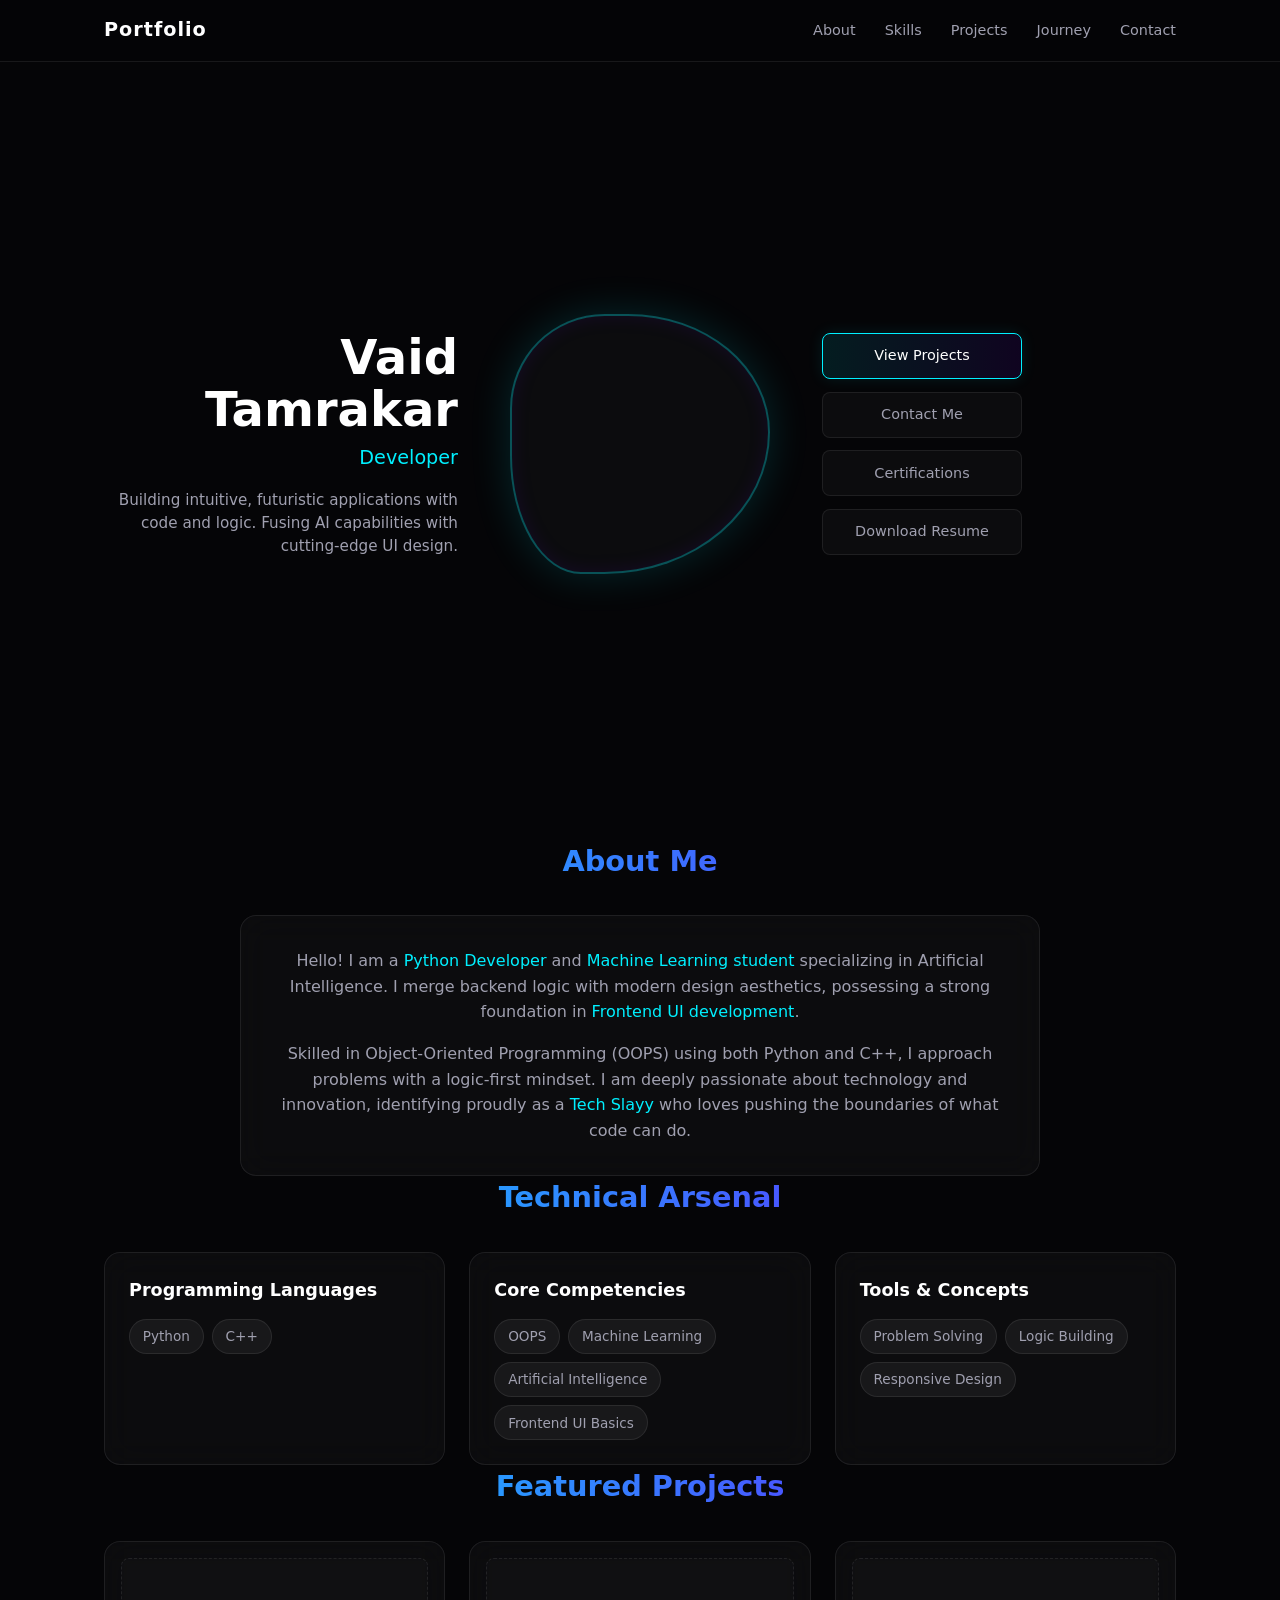
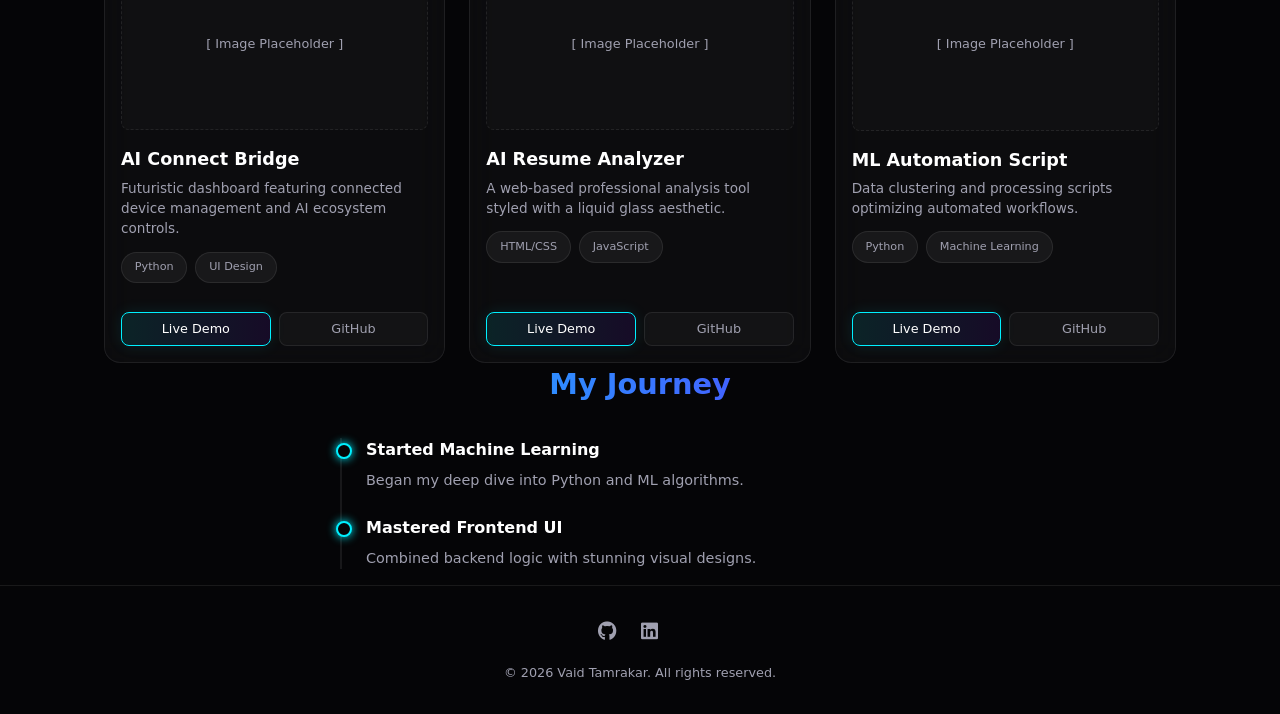
==== index.html @ dc6bc4d2 "Update Link" ====
<!DOCTYPE html>
<html lang="en">
<head>
    <meta charset="UTF-8">
    <meta name="viewport" content="width=device-width, initial-scale=1.0">
    <title>Vaid Tamrakar | AI Developer</title>
    <link href="https://cdnjs.cloudflare.com/ajax/libs/font-awesome/6.4.0/css/all.min.css" rel="stylesheet">
    <style>
        /* CSS Variables & Theme Setup */
        :root {
            --bg-color: #050507;
            --glass-bg: rgba(255, 255, 255, 0.03);
            --glass-border: rgba(255, 255, 255, 0.08);
            --accent-glow: #00f0ff;
            --accent-purple: #7000ff;
            --text-primary: #ffffff;
            --text-secondary: #a0a0b0;
            --font-main: 'Segoe UI', system-ui, -apple-system, sans-serif;
            --transition: all 0.3s ease;
        }

        * {
            margin: 0;
            padding: 0;
            box-sizing: border-box;
            scroll-behavior: smooth;
        }

        html, body {
            background-color: var(--bg-color);
            color: var(--text-primary);
            font-family: var(--font-main);
            overflow-x: hidden;
            line-height: 1.5;
        }

        /* Utility Classes */
        .glass {
            background: var(--glass-bg);
            backdrop-filter: blur(16px);
            -webkit-backdrop-filter: blur(16px);
            border: 1px solid var(--glass-border);
            border-radius: 16px;
        }

        .container {
            max-width: 1200px;
            margin: 0 auto;
            padding: 0 5%;
        }

        /* Scroll Reveal Animation */
        .reveal {
            opacity: 0;
            transform: translateY(30px);
            transition: opacity 0.8s ease-out, transform 0.8s ease-out;
        }

        .reveal.active {
            opacity: 1;
            transform: translateY(0);
        }

        .fade-in {
            opacity: 0;
            animation: fadeInLoad 1s ease-out forwards;
        }

        @keyframes fadeInLoad {
            from { opacity: 0; transform: translateY(20px); }
            to { opacity: 1; transform: translateY(0); }
        }

        .section-title {
            text-align: center;
            font-size: 1.8rem;
            margin-bottom: 2rem;
            background: linear-gradient(90deg, var(--accent-glow), var(--accent-purple));
            -webkit-background-clip: text;
            -webkit-text-fill-color: transparent;
        }

        /* Navigation - FIXED OVERLAP ISSUE */
        nav {
            position: fixed;
            top: 0;
            width: 100%;
            z-index: 1000;
            padding: 1rem 0;
            transition: var(--transition);
            /* Added background to prevent text overlapping when scrolling */
            background: rgba(5, 5, 7, 0.95); 
            backdrop-filter: blur(12px);
            border-bottom: 1px solid var(--glass-border);
        }

        .nav-content {
            display: flex;
            justify-content: space-between;
            align-items: center;
        }

        .logo {
            font-weight: 700;
            font-size: 1.2rem;
            letter-spacing: 1px;
            text-decoration: none;
            color: var(--text-primary);
        }

        .nav-links a {
            color: var(--text-secondary);
            text-decoration: none;
            margin-left: 1.5rem;
            font-size: 0.9rem;
            transition: var(--transition);
        }

        .nav-links a:hover {
            color: var(--accent-glow);
        }

        /* Hero Section */
        #home {
            min-height: calc(100vh - 60px);
            display: flex;
            align-items: center;
            padding-top: 80px; 
            padding-bottom: 2rem;
        }

        .hero-grid {
            display: grid;
            grid-template-columns: 1fr 300px 1fr;
            align-items: center;
            gap: 2rem;
            width: 100%;
        }

        .hero-left {
            text-align: right;
        }

        .hero-left h1 {
            font-size: 3rem;
            line-height: 1.1;
            margin-bottom: 0.5rem;
        }

        .hero-left h2 {
            font-size: 1.2rem;
            color: var(--accent-glow);
            margin-bottom: 1rem;
            font-weight: 500;
        }

        .hero-left p {
            color: var(--text-secondary);
            font-size: 0.95rem;
            max-width: 350px;
            margin-left: auto;
        }

        .hero-center {
            display: flex;
            justify-content: center;
            position: relative;
        }

        .profile-img-container {
            width: 260px;
            height: 260px;
            background: var(--glass-bg);
            backdrop-filter: blur(10px);
            border: 2px solid rgba(0, 240, 255, 0.3);
            border-radius: 40% 60% 70% 30% / 40% 50% 60% 50%;
            animation: liquid-morph 8s ease-in-out infinite;
            box-shadow: 0 0 40px rgba(0, 240, 255, 0.15), inset 0 0 20px rgba(112, 0, 255, 0.1);
            display: flex;
            align-items: center;
            justify-content: center;
            overflow: hidden;
        }

        .profile-img-container img {
            width: 100%;
            height: 100%;
            object-fit: cover;
            opacity: 0; 
        }

        @keyframes liquid-morph {
            0%, 100% { border-radius: 40% 60% 70% 30% / 40% 50% 60% 50%; }
            34% { border-radius: 70% 30% 50% 50% / 30% 30% 70% 70%; }
            67% { border-radius: 100% 60% 60% 100% / 100% 100% 60% 60%; }
        }

        .hero-right {
            display: flex;
            flex-direction: column;
            gap: 0.8rem;
            max-width: 200px;
        }

        .btn {
            padding: 0.7rem 1.2rem;
            border-radius: 8px;
            text-decoration: none;
            font-size: 0.9rem;
            font-weight: 500;
            text-align: center;
            transition: var(--transition);
            cursor: pointer;
            border: 1px solid transparent;
        }

        .btn-primary {
            background: linear-gradient(90deg, rgba(0,240,255,0.1), rgba(112,0,255,0.1));
            border-color: var(--accent-glow);
            color: #fff;
            box-shadow: 0 0 15px rgba(0,240,255,0.1);
        }

        .btn-primary:hover {
            box-shadow: 0 0 25px rgba(0,240,255,0.3);
            transform: translateY(-2px);
        }

        .btn-secondary {
            background: var(--glass-bg);
            border-color: var(--glass-border);
            color: var(--text-secondary);
        }

        .btn-secondary:hover {
            color: #fff;
            border-color: var(--text-secondary);
            transform: translateY(-2px);
        }

        section {
            padding: 4rem 0; /* Restored padding for breathing room */
        }

        .about-card {
            padding: 2rem;
            text-align: center;
            max-width: 800px;
            margin: 0 auto;
        }

        .about-card p {
            color: var(--text-secondary);
            font-size: 1rem;
            line-height: 1.6;
            margin-bottom: 1rem;
        }
        
        .about-card p:last-child {
            margin-bottom: 0;
        }

        .highlight {
            color: var(--accent-glow);
            font-weight: 500;
        }

        /* Skills Section */
        .skills-grid {
            display: grid;
            grid-template-columns: repeat(auto-fit, minmax(250px, 1fr));
            gap: 1.5rem;
        }

        .skill-category {
            padding: 1.5rem;
        }

        .skill-category h3 {
            font-size: 1.1rem;
            margin-bottom: 1rem;
            color: var(--text-primary);
        }

        .skill-tags {
            display: flex;
            flex-wrap: wrap;
            gap: 0.5rem;
        }

        .tag {
            background: rgba(255, 255, 255, 0.05);
            border: 1px solid var(--glass-border);
            padding: 0.4rem 0.8rem;
            border-radius: 20px;
            font-size: 0.85rem;
            color: var(--text-secondary);
            transition: var(--transition);
        }

        .tag:hover {
            background: rgba(0, 240, 255, 0.1);
            color: var(--accent-glow);
            border-color: var(--accent-glow);
        }

        /* Projects Section */
        .projects-grid {
            display: grid;
            grid-template-columns: repeat(auto-fit, minmax(300px, 1fr));
            gap: 1.5rem;
        }

        .project-card {
            padding: 1rem;
            display: flex;
            flex-direction: column;
            gap: 1rem;
            transition: transform 0.3s ease;
        }

        .project-card:hover {
            transform: translateY(-5px);
            border-color: rgba(112, 0, 255, 0.5);
        }

        .project-img {
            width: 100%;
            aspect-ratio: 16/9;
            background: rgba(255,255,255,0.02);
            border-radius: 8px;
            display: flex;
            align-items: center;
            justify-content: center;
            color: var(--text-secondary);
            font-size: 0.8rem;
            border: 1px dashed var(--glass-border);
        }

        .project-info h3 {
            font-size: 1.1rem;
            margin-bottom: 0.3rem;
        }

        .project-info p {
            font-size: 0.85rem;
            color: var(--text-secondary);
            margin-bottom: 0.8rem;
        }

        .project-links {
            display: flex;
            gap: 0.5rem;
            margin-top: auto;
        }

        .project-links .btn {
            padding: 0.4rem 0.8rem;
            font-size: 0.8rem;
            flex: 1;
        }

        /* Journey Timeline */
        .timeline {
            max-width: 600px;
            margin: 0 auto;
            border-left: 2px solid var(--glass-border);
            padding-left: 1.5rem;
            display: flex;
            flex-direction: column;
            gap: 1.5rem;
        }

        .timeline-item {
            position: relative;
        }

        .timeline-item::before {
            content: '';
            position: absolute;
            left: -1.85rem;
            top: 0.3rem;
            width: 12px;
            height: 12px;
            background: var(--bg-color);
            border: 2px solid var(--accent-glow);
            border-radius: 50%;
            box-shadow: 0 0 10px var(--accent-glow);
        }

        .timeline-item h4 {
            font-size: 1rem;
            color: var(--text-primary);
        }

        .timeline-item p {
            color: var(--text-secondary);
            font-size: 0.9rem;
            margin-top: 0.5rem;
        }

        /* Footer / Contact */
        footer {
            padding: 2rem 0;
            border-top: 1px solid var(--glass-border);
            margin-top: 1rem;
            text-align: center;
        }

        .social-links {
            display: flex;
            justify-content: center;
            gap: 1.5rem;
            margin-bottom: 1rem;
        }

        .social-links a {
            color: var(--text-secondary);
            font-size: 1.2rem;
            transition: var(--transition);
        }

        .social-links a:hover {
            color: var(--accent-purple);
            transform: scale(1.1);
        }

        .footer-text {
            font-size: 0.8rem;
            color: var(--text-secondary);
        }

        /* Back to Top Button */
        #backToTop {
            position: fixed;
            bottom: 20px;
            right: 20px;
            width: 40px;
            height: 40px;
            border-radius: 50%;
            background: var(--glass-bg);
            border: 1px solid var(--glass-border);
            color: var(--accent-glow);
            font-size: 1.2rem;
            cursor: pointer;
            display: flex;
            align-items: center;
            justify-content: center;
            opacity: 0;
            visibility: hidden;
            transition: var(--transition);
            backdrop-filter: blur(10px);
            z-index: 99;
        }

        #backToTop.show {
            opacity: 1;
            visibility: visible;
        }

        #backToTop:hover {
            background: rgba(0, 240, 255, 0.1);
            transform: translateY(-3px);
        }

        /* Responsive Design */
        @media (max-width: 900px) {
            .hero-grid {
                grid-template-columns: 1fr;
                text-align: center;
                gap: 1.5rem;
                padding-top: 2rem;
            }
            .hero-left {
                text-align: center;
                order: 2;
            }
            .hero-left p {
                margin: 0 auto;
            }
            .hero-center {
                order: 1;
            }
            .hero-right {
                order: 3;
                flex-direction: row;
                flex-wrap: wrap;
                justify-content: center;
                max-width: 100%;
            }
            .btn {
                flex: 1 1 calc(50% - 0.5rem);
            }
            .profile-img-container {
                width: 220px;
                height: 220px;
            }
        }

        @media (max-width: 600px) {
            .nav-links {
                display: none; 
            }
            .hero-left h1 {
                font-size: 2.2rem;
            }
            .projects-grid {
                grid-template-columns: 1fr;
            }
            section {
                padding: 3rem 0;
            }
        }
    </style>
</head>
<body>

    <nav id="navbar">
        <div class="container nav-content fade-in" style="animation-delay: 0.1s;">
            <a href="#home" class="logo">Portfolio</a>
            <div class="nav-links">
                <a href="#about">About</a>
                <a href="#skills">Skills</a>
                <a href="#projects">Projects</a>
                <a href="#journey">Journey</a>
                <a href="#contact">Contact</a>
            </div>
        </div>
    </nav>

    <section id="home">
        <div class="container hero-grid">
            <div class="hero-left fade-in" style="animation-delay: 0.3s;">
                <h1>Vaid Tamrakar</h1>
                <h2>Developer</h2>
                <p>Building intuitive, futuristic applications with code and logic. Fusing AI capabilities with cutting-edge UI design.</p>
            </div>
            
            <div class="hero-center fade-in" style="animation-delay: 0.5s;">
                <div class="profile-img-container">
                    <img src="" alt="Vaid Tamrakar Profile">
                </div>
            </div>

            <div class="hero-right fade-in" style="animation-delay: 0.7s;">
                <a href="#projects" class="btn btn-primary">View Projects</a>
                <a href="#contact" class="btn btn-secondary">Contact Me</a>
                <a href="#" class="btn btn-secondary">Certifications</a>
                <a href="#" class="btn btn-secondary">Download Resume</a>
            </div>
        </div>
    </section>

    <section id="about" class="container reveal">
        <h2 class="section-title">About Me</h2>
        <div class="glass about-card">
            <p>Hello! I am a <span class="highlight">Python Developer</span> and <span class="highlight">Machine Learning student</span> specializing in Artificial Intelligence. I merge backend logic with modern design aesthetics, possessing a strong foundation in <span class="highlight">Frontend UI development</span>.</p>
            <p>Skilled in Object-Oriented Programming (OOPS) using both Python and C++, I approach problems with a logic-first mindset. I am deeply passionate about technology and innovation, identifying proudly as a <span class="highlight">Tech Slayy</span> who loves pushing the boundaries of what code can do.</p>
        </div>
    </section>

    <section id="skills" class="container reveal">
        <h2 class="section-title">Technical Arsenal</h2>
        <div class="skills-grid">
            <div class="glass skill-category">
                <h3>Programming Languages</h3>
                <div class="skill-tags">
                    <span class="tag">Python</span>
                    <span class="tag">C++</span>
                </div>
            </div>
            <div class="glass skill-category">
                <h3>Core Competencies</h3>
                <div class="skill-tags">
                    <span class="tag">OOPS</span>
                    <span class="tag">Machine Learning</span>
                    <span class="tag">Artificial Intelligence</span>
                    <span class="tag">Frontend UI Basics</span>
                </div>
            </div>
            <div class="glass skill-category">
                <h3>Tools & Concepts</h3>
                <div class="skill-tags">
                    <span class="tag">Problem Solving</span>
                    <span class="tag">Logic Building</span>
                    <span class="tag">Responsive Design</span>
                </div>
            </div>
        </div>
    </section>

    <section id="projects" class="container reveal">
        <h2 class="section-title">Featured Projects</h2>
        <div class="projects-grid">
            <div class="glass project-card">
                <div class="project-img">[ Image Placeholder ]</div>
                <div class="project-info">
                    <h3>AI Connect Bridge</h3>
                    <p>Futuristic dashboard featuring connected device management and AI ecosystem controls.</p>
                    <div class="skill-tags" style="margin-bottom: 0.8rem;">
                        <span class="tag" style="font-size: 0.7rem;">Python</span>
                        <span class="tag" style="font-size: 0.7rem;">UI Design</span>
                    </div>
                </div>
                <div class="project-links">
                    <a href="#" class="btn btn-primary">Live Demo</a>
                    <a href="#" class="btn btn-secondary">GitHub</a>
                </div>
            </div>

            <div class="glass project-card">
                <div class="project-img">[ Image Placeholder ]</div>
                <div class="project-info">
                    <h3>AI Resume Analyzer</h3>
                    <p>A web-based professional analysis tool styled with a liquid glass aesthetic.</p>
                    <div class="skill-tags" style="margin-bottom: 0.8rem;">
                        <span class="tag" style="font-size: 0.7rem;">HTML/CSS</span>
                        <span class="tag" style="font-size: 0.7rem;">JavaScript</span>
                    </div>
                </div>
                <div class="project-links">
                    <a href="#" class="btn btn-primary">Live Demo</a>
                    <a href="#" class="btn btn-secondary">GitHub</a>
                </div>
            </div>
            
            <div class="glass project-card">
                <div class="project-img">[ Image Placeholder ]</div>
                <div class="project-info">
                    <h3>ML Automation Script</h3>
                    <p>Data clustering and processing scripts optimizing automated workflows.</p>
                    <div class="skill-tags" style="margin-bottom: 0.8rem;">
                        <span class="tag" style="font-size: 0.7rem;">Python</span>
                        <span class="tag" style="font-size: 0.7rem;">Machine Learning</span>
                    </div>
                </div>
                <div class="project-links">
                    <a href="#" class="btn btn-primary">Live Demo</a>
                    <a href="#" class="btn btn-secondary">GitHub</a>
                </div>
            </div>
        </div>
    </section>

    <section id="journey" class="container reveal">
        <h2 class="section-title">My Journey</h2>
        <div class="timeline">
            <div class="timeline-item">
                <h4>Started Machine Learning</h4>
                <p>Began my deep dive into Python and ML algorithms.</p>
            </div>
            <div class="timeline-item">
                <h4>Mastered Frontend UI</h4>
                <p>Combined backend logic with stunning visual designs.</p>
            </div>
        </div>
    </section>

    <footer id="contact">
        <div class="social-links">
            <a href="https://github.com/VAID-TAMRAKAR"><i class="fab fa-github"></i></a>
            <a href="https://www.linkedin.com/in/vaid-tamrakar-516263381/"><i class="fab fa-linkedin"></i></a>
            <a href="#"><i class="fab fa-X"></i></a>
        </div>
        <p class="footer-text">© 2026 Vaid Tamrakar. All rights reserved.</p>
    </footer>

    <script>
        function reveal() {
            var reveals = document.querySelectorAll(".reveal");
            for (var i = 0; i < reveals.length; i++) {
                var windowHeight = window.innerHeight;
                var elementTop = reveals[i].getBoundingClientRect().top;
                var elementVisible = 100;
                if (elementTop < windowHeight - elementVisible) {
                    reveals[i].classList.add("active");
                }
            }
        }
        
        window.addEventListener("scroll", reveal);
        // Trigger reveal on page load
        reveal();
    </script>
</body>

</html>
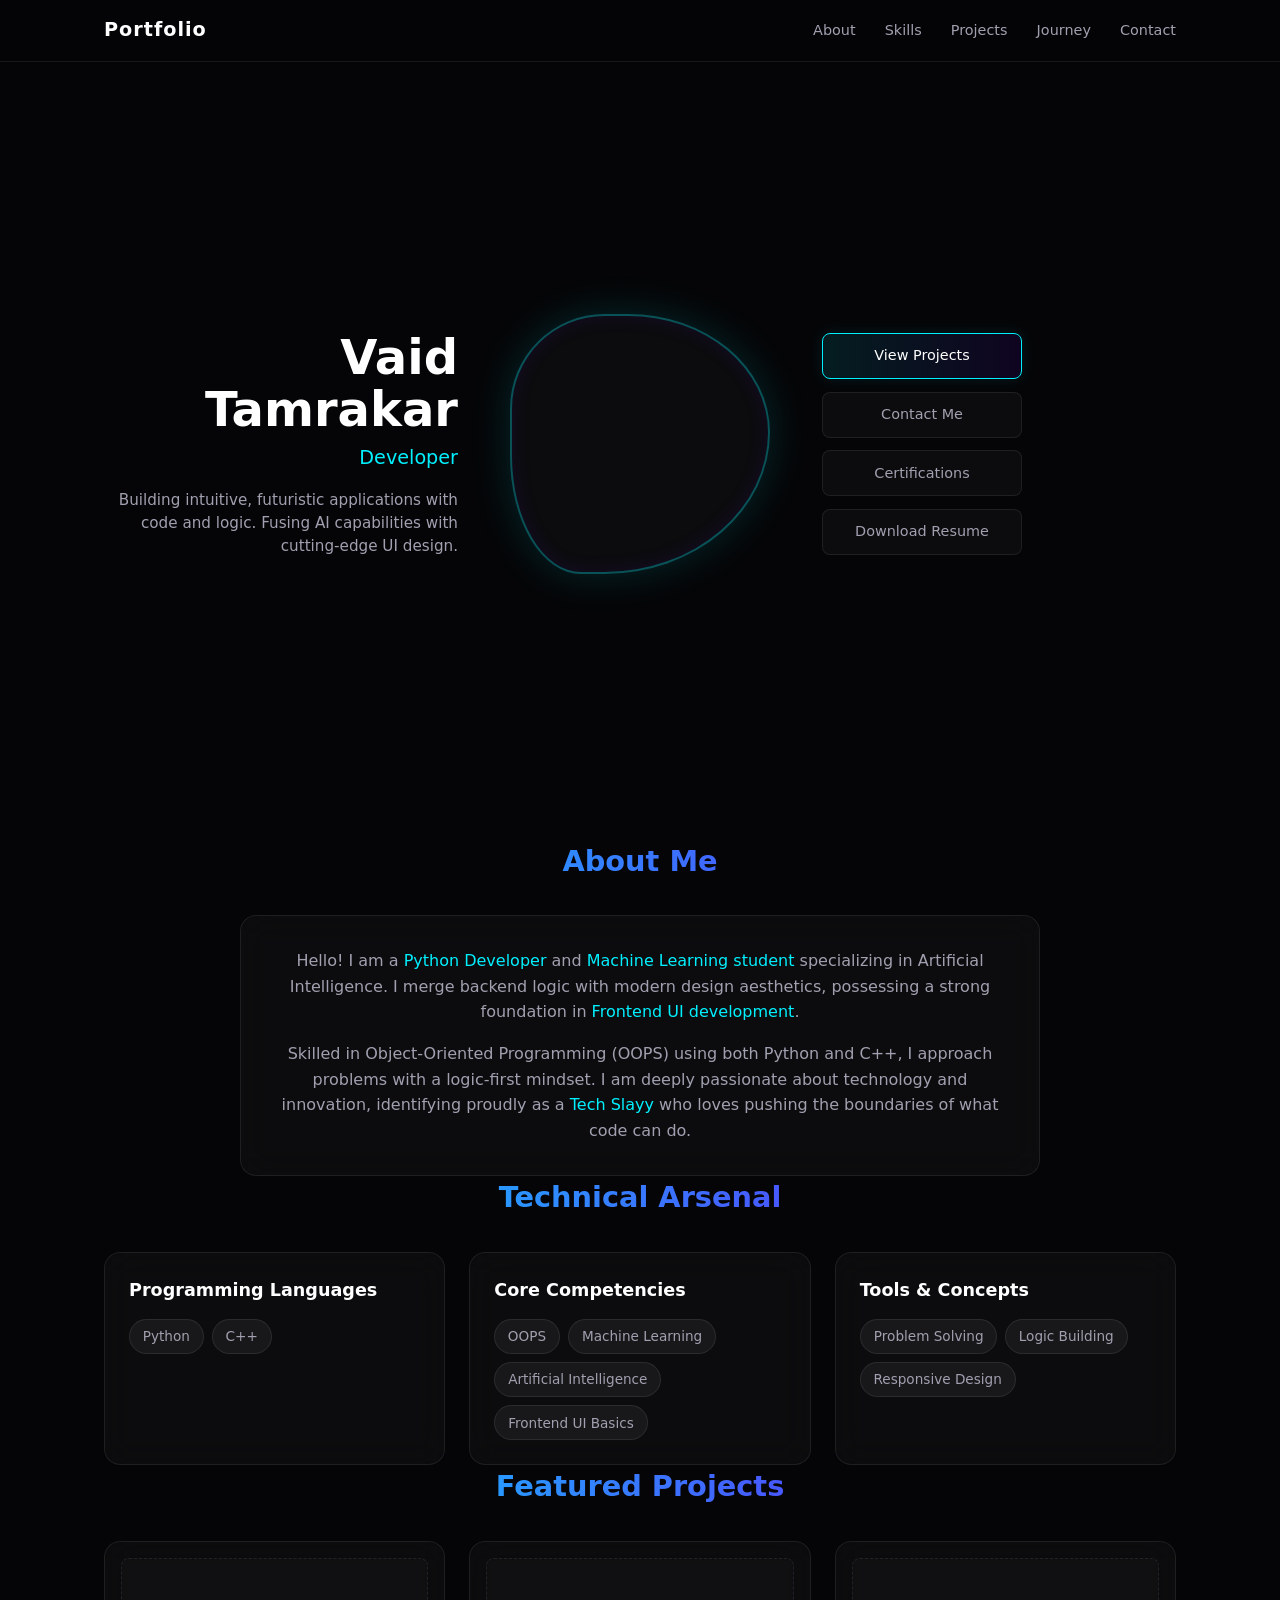
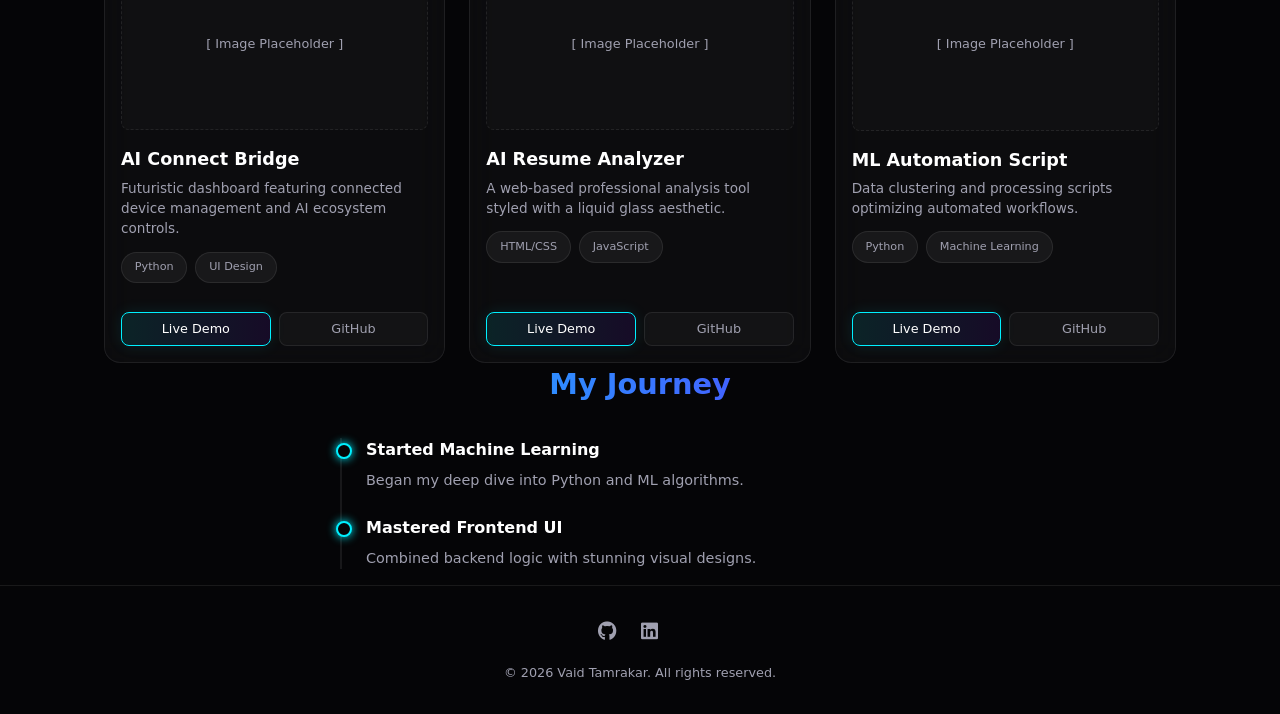
==== commit d8f0f8ff: "Update Link" ====
--- a/index.html
+++ b/index.html
@@ -659,7 +659,7 @@
     <footer id="contact">
         <div class="social-links">
             <a href="https://github.com/VAID-TAMRAKAR"><i class="fab fa-github"></i></a>
-            <a href="https://www.linkedin.com/in/vaid-tamrakar-516263381/"><i class="fab fa-linkedin"></i></a>
+            <a href="https://www.linkedin.com/in/vaid-tamrakar-516263381/"target="_blank"><i class="fab fa-linkedin"></i></a>
             <a href="#"><i class="fab fa-X"></i></a>
         </div>
         <p class="footer-text">© 2026 Vaid Tamrakar. All rights reserved.</p>
@@ -686,3 +686,4 @@
 
 </html>
 
+
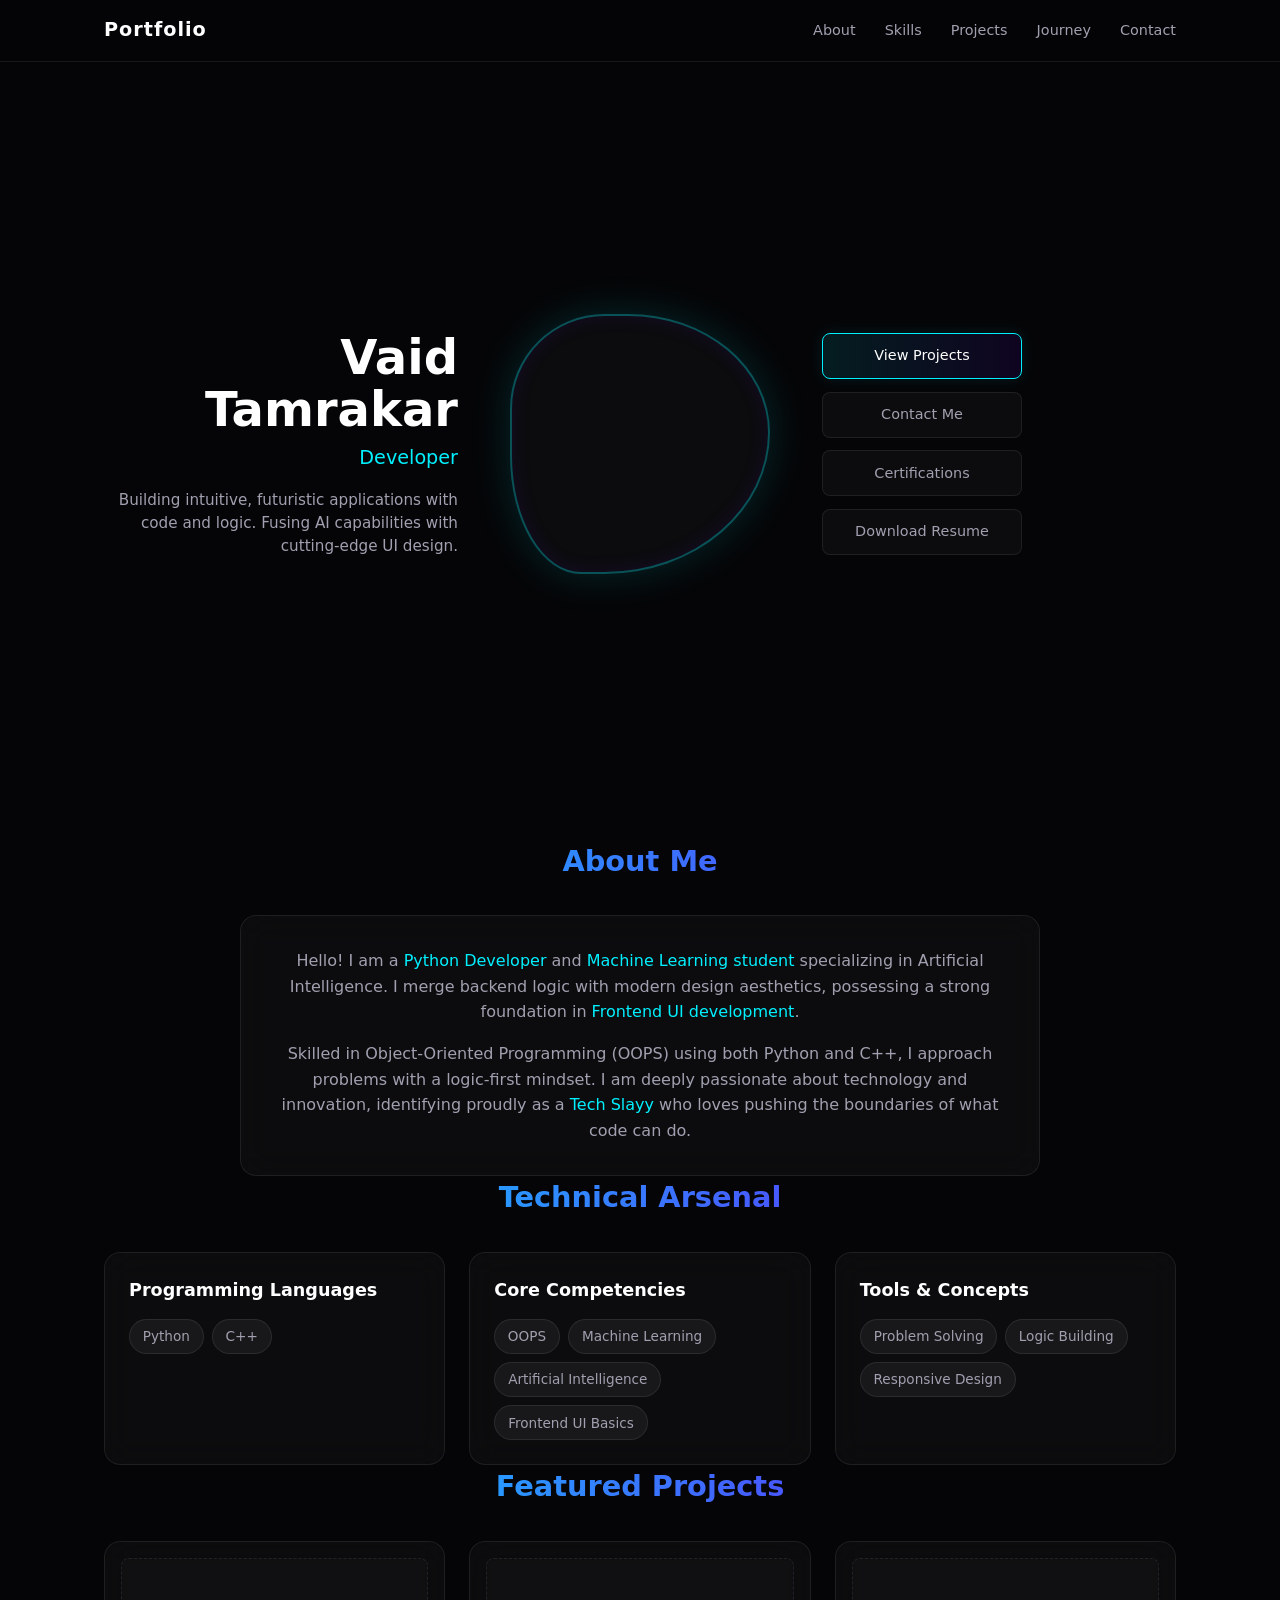
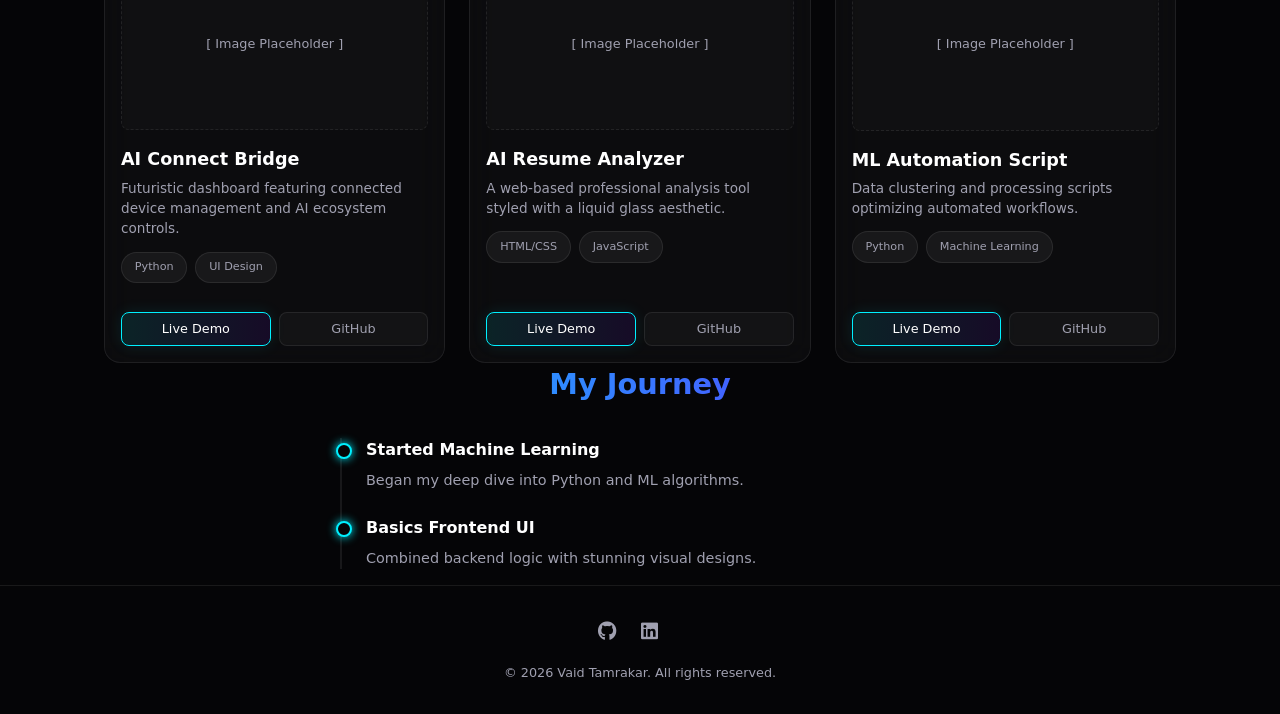
==== commit 63111fb0: "Update Link" ====
--- a/index.html
+++ b/index.html
@@ -604,7 +604,7 @@
                 </div>
                 <div class="project-links">
                     <a href="#" class="btn btn-primary">Live Demo</a>
-                    <a href="#" class="btn btn-secondary">GitHub</a>
+                    <a href="https://github.com/VAID-TAMRAKAR/AI-Connect-Bridge" class="btn btn-secondary">GitHub</a>
                 </div>
             </div>
 
@@ -619,8 +619,8 @@
                     </div>
                 </div>
                 <div class="project-links">
-                    <a href="#" class="btn btn-primary">Live Demo</a>
-                    <a href="#" class="btn btn-secondary">GitHub</a>
+                    <a href="https://vaid-tamrakar.github.io/Ai_resume_analyzer/" class="btn btn-primary">Live Demo</a>
+                    <a href="https://github.com/VAID-TAMRAKAR/Ai_resume_analyzer" class="btn btn-secondary">GitHub</a>
                 </div>
             </div>
             
@@ -650,7 +650,7 @@
                 <p>Began my deep dive into Python and ML algorithms.</p>
             </div>
             <div class="timeline-item">
-                <h4>Mastered Frontend UI</h4>
+                <h4>Basics Frontend UI</h4>
                 <p>Combined backend logic with stunning visual designs.</p>
             </div>
         </div>
@@ -687,3 +687,4 @@
 </html>
 
 
+
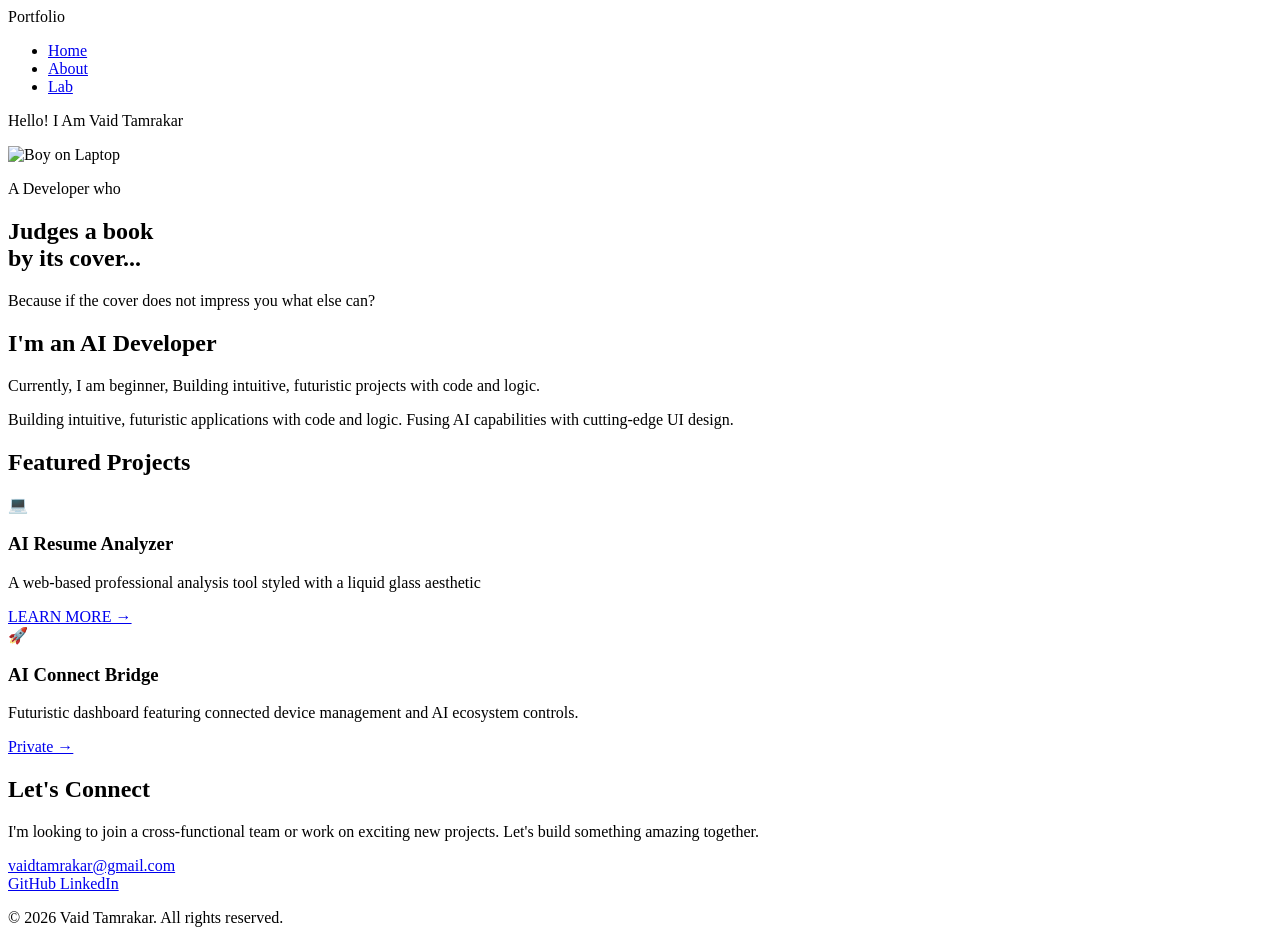
==== commit d916691d: "Add files via upload" ====
--- a/index.html
+++ b/index.html
@@ -3,688 +3,92 @@
 <head>
     <meta charset="UTF-8">
     <meta name="viewport" content="width=device-width, initial-scale=1.0">
-    <title>Vaid Tamrakar | AI Developer</title>
-    <link href="https://cdnjs.cloudflare.com/ajax/libs/font-awesome/6.4.0/css/all.min.css" rel="stylesheet">
-    <style>
-        /* CSS Variables & Theme Setup */
-        :root {
-            --bg-color: #050507;
-            --glass-bg: rgba(255, 255, 255, 0.03);
-            --glass-border: rgba(255, 255, 255, 0.08);
-            --accent-glow: #00f0ff;
-            --accent-purple: #7000ff;
-            --text-primary: #ffffff;
-            --text-secondary: #a0a0b0;
-            --font-main: 'Segoe UI', system-ui, -apple-system, sans-serif;
-            --transition: all 0.3s ease;
-        }
-
-        * {
-            margin: 0;
-            padding: 0;
-            box-sizing: border-box;
-            scroll-behavior: smooth;
-        }
-
-        html, body {
-            background-color: var(--bg-color);
-            color: var(--text-primary);
-            font-family: var(--font-main);
-            overflow-x: hidden;
-            line-height: 1.5;
-        }
-
-        /* Utility Classes */
-        .glass {
-            background: var(--glass-bg);
-            backdrop-filter: blur(16px);
-            -webkit-backdrop-filter: blur(16px);
-            border: 1px solid var(--glass-border);
-            border-radius: 16px;
-        }
-
-        .container {
-            max-width: 1200px;
-            margin: 0 auto;
-            padding: 0 5%;
-        }
-
-        /* Scroll Reveal Animation */
-        .reveal {
-            opacity: 0;
-            transform: translateY(30px);
-            transition: opacity 0.8s ease-out, transform 0.8s ease-out;
-        }
-
-        .reveal.active {
-            opacity: 1;
-            transform: translateY(0);
-        }
-
-        .fade-in {
-            opacity: 0;
-            animation: fadeInLoad 1s ease-out forwards;
-        }
-
-        @keyframes fadeInLoad {
-            from { opacity: 0; transform: translateY(20px); }
-            to { opacity: 1; transform: translateY(0); }
-        }
-
-        .section-title {
-            text-align: center;
-            font-size: 1.8rem;
-            margin-bottom: 2rem;
-            background: linear-gradient(90deg, var(--accent-glow), var(--accent-purple));
-            -webkit-background-clip: text;
-            -webkit-text-fill-color: transparent;
-        }
-
-        /* Navigation - FIXED OVERLAP ISSUE */
-        nav {
-            position: fixed;
-            top: 0;
-            width: 100%;
-            z-index: 1000;
-            padding: 1rem 0;
-            transition: var(--transition);
-            /* Added background to prevent text overlapping when scrolling */
-            background: rgba(5, 5, 7, 0.95); 
-            backdrop-filter: blur(12px);
-            border-bottom: 1px solid var(--glass-border);
-        }
-
-        .nav-content {
-            display: flex;
-            justify-content: space-between;
-            align-items: center;
-        }
-
-        .logo {
-            font-weight: 700;
-            font-size: 1.2rem;
-            letter-spacing: 1px;
-            text-decoration: none;
-            color: var(--text-primary);
-        }
-
-        .nav-links a {
-            color: var(--text-secondary);
-            text-decoration: none;
-            margin-left: 1.5rem;
-            font-size: 0.9rem;
-            transition: var(--transition);
-        }
-
-        .nav-links a:hover {
-            color: var(--accent-glow);
-        }
-
-        /* Hero Section */
-        #home {
-            min-height: calc(100vh - 60px);
-            display: flex;
-            align-items: center;
-            padding-top: 80px; 
-            padding-bottom: 2rem;
-        }
-
-        .hero-grid {
-            display: grid;
-            grid-template-columns: 1fr 300px 1fr;
-            align-items: center;
-            gap: 2rem;
-            width: 100%;
-        }
-
-        .hero-left {
-            text-align: right;
-        }
-
-        .hero-left h1 {
-            font-size: 3rem;
-            line-height: 1.1;
-            margin-bottom: 0.5rem;
-        }
-
-        .hero-left h2 {
-            font-size: 1.2rem;
-            color: var(--accent-glow);
-            margin-bottom: 1rem;
-            font-weight: 500;
-        }
-
-        .hero-left p {
-            color: var(--text-secondary);
-            font-size: 0.95rem;
-            max-width: 350px;
-            margin-left: auto;
-        }
-
-        .hero-center {
-            display: flex;
-            justify-content: center;
-            position: relative;
-        }
-
-        .profile-img-container {
-            width: 260px;
-            height: 260px;
-            background: var(--glass-bg);
-            backdrop-filter: blur(10px);
-            border: 2px solid rgba(0, 240, 255, 0.3);
-            border-radius: 40% 60% 70% 30% / 40% 50% 60% 50%;
-            animation: liquid-morph 8s ease-in-out infinite;
-            box-shadow: 0 0 40px rgba(0, 240, 255, 0.15), inset 0 0 20px rgba(112, 0, 255, 0.1);
-            display: flex;
-            align-items: center;
-            justify-content: center;
-            overflow: hidden;
-        }
-
-        .profile-img-container img {
-            width: 100%;
-            height: 100%;
-            object-fit: cover;
-            opacity: 0; 
-        }
-
-        @keyframes liquid-morph {
-            0%, 100% { border-radius: 40% 60% 70% 30% / 40% 50% 60% 50%; }
-            34% { border-radius: 70% 30% 50% 50% / 30% 30% 70% 70%; }
-            67% { border-radius: 100% 60% 60% 100% / 100% 100% 60% 60%; }
-        }
-
-        .hero-right {
-            display: flex;
-            flex-direction: column;
-            gap: 0.8rem;
-            max-width: 200px;
-        }
-
-        .btn {
-            padding: 0.7rem 1.2rem;
-            border-radius: 8px;
-            text-decoration: none;
-            font-size: 0.9rem;
-            font-weight: 500;
-            text-align: center;
-            transition: var(--transition);
-            cursor: pointer;
-            border: 1px solid transparent;
-        }
-
-        .btn-primary {
-            background: linear-gradient(90deg, rgba(0,240,255,0.1), rgba(112,0,255,0.1));
-            border-color: var(--accent-glow);
-            color: #fff;
-            box-shadow: 0 0 15px rgba(0,240,255,0.1);
-        }
-
-        .btn-primary:hover {
-            box-shadow: 0 0 25px rgba(0,240,255,0.3);
-            transform: translateY(-2px);
-        }
-
-        .btn-secondary {
-            background: var(--glass-bg);
-            border-color: var(--glass-border);
-            color: var(--text-secondary);
-        }
-
-        .btn-secondary:hover {
-            color: #fff;
-            border-color: var(--text-secondary);
-            transform: translateY(-2px);
-        }
-
-        section {
-            padding: 4rem 0; /* Restored padding for breathing room */
-        }
-
-        .about-card {
-            padding: 2rem;
-            text-align: center;
-            max-width: 800px;
-            margin: 0 auto;
-        }
-
-        .about-card p {
-            color: var(--text-secondary);
-            font-size: 1rem;
-            line-height: 1.6;
-            margin-bottom: 1rem;
-        }
-        
-        .about-card p:last-child {
-            margin-bottom: 0;
-        }
-
-        .highlight {
-            color: var(--accent-glow);
-            font-weight: 500;
-        }
-
-        /* Skills Section */
-        .skills-grid {
-            display: grid;
-            grid-template-columns: repeat(auto-fit, minmax(250px, 1fr));
-            gap: 1.5rem;
-        }
-
-        .skill-category {
-            padding: 1.5rem;
-        }
-
-        .skill-category h3 {
-            font-size: 1.1rem;
-            margin-bottom: 1rem;
-            color: var(--text-primary);
-        }
-
-        .skill-tags {
-            display: flex;
-            flex-wrap: wrap;
-            gap: 0.5rem;
-        }
-
-        .tag {
-            background: rgba(255, 255, 255, 0.05);
-            border: 1px solid var(--glass-border);
-            padding: 0.4rem 0.8rem;
-            border-radius: 20px;
-            font-size: 0.85rem;
-            color: var(--text-secondary);
-            transition: var(--transition);
-        }
-
-        .tag:hover {
-            background: rgba(0, 240, 255, 0.1);
-            color: var(--accent-glow);
-            border-color: var(--accent-glow);
-        }
-
-        /* Projects Section */
-        .projects-grid {
-            display: grid;
-            grid-template-columns: repeat(auto-fit, minmax(300px, 1fr));
-            gap: 1.5rem;
-        }
-
-        .project-card {
-            padding: 1rem;
-            display: flex;
-            flex-direction: column;
-            gap: 1rem;
-            transition: transform 0.3s ease;
-        }
-
-        .project-card:hover {
-            transform: translateY(-5px);
-            border-color: rgba(112, 0, 255, 0.5);
-        }
-
-        .project-img {
-            width: 100%;
-            aspect-ratio: 16/9;
-            background: rgba(255,255,255,0.02);
-            border-radius: 8px;
-            display: flex;
-            align-items: center;
-            justify-content: center;
-            color: var(--text-secondary);
-            font-size: 0.8rem;
-            border: 1px dashed var(--glass-border);
-        }
-
-        .project-info h3 {
-            font-size: 1.1rem;
-            margin-bottom: 0.3rem;
-        }
-
-        .project-info p {
-            font-size: 0.85rem;
-            color: var(--text-secondary);
-            margin-bottom: 0.8rem;
-        }
-
-        .project-links {
-            display: flex;
-            gap: 0.5rem;
-            margin-top: auto;
-        }
-
-        .project-links .btn {
-            padding: 0.4rem 0.8rem;
-            font-size: 0.8rem;
-            flex: 1;
-        }
-
-        /* Journey Timeline */
-        .timeline {
-            max-width: 600px;
-            margin: 0 auto;
-            border-left: 2px solid var(--glass-border);
-            padding-left: 1.5rem;
-            display: flex;
-            flex-direction: column;
-            gap: 1.5rem;
-        }
-
-        .timeline-item {
-            position: relative;
-        }
-
-        .timeline-item::before {
-            content: '';
-            position: absolute;
-            left: -1.85rem;
-            top: 0.3rem;
-            width: 12px;
-            height: 12px;
-            background: var(--bg-color);
-            border: 2px solid var(--accent-glow);
-            border-radius: 50%;
-            box-shadow: 0 0 10px var(--accent-glow);
-        }
-
-        .timeline-item h4 {
-            font-size: 1rem;
-            color: var(--text-primary);
-        }
-
-        .timeline-item p {
-            color: var(--text-secondary);
-            font-size: 0.9rem;
-            margin-top: 0.5rem;
-        }
-
-        /* Footer / Contact */
-        footer {
-            padding: 2rem 0;
-            border-top: 1px solid var(--glass-border);
-            margin-top: 1rem;
-            text-align: center;
-        }
-
-        .social-links {
-            display: flex;
-            justify-content: center;
-            gap: 1.5rem;
-            margin-bottom: 1rem;
-        }
-
-        .social-links a {
-            color: var(--text-secondary);
-            font-size: 1.2rem;
-            transition: var(--transition);
-        }
-
-        .social-links a:hover {
-            color: var(--accent-purple);
-            transform: scale(1.1);
-        }
-
-        .footer-text {
-            font-size: 0.8rem;
-            color: var(--text-secondary);
-        }
-
-        /* Back to Top Button */
-        #backToTop {
-            position: fixed;
-            bottom: 20px;
-            right: 20px;
-            width: 40px;
-            height: 40px;
-            border-radius: 50%;
-            background: var(--glass-bg);
-            border: 1px solid var(--glass-border);
-            color: var(--accent-glow);
-            font-size: 1.2rem;
-            cursor: pointer;
-            display: flex;
-            align-items: center;
-            justify-content: center;
-            opacity: 0;
-            visibility: hidden;
-            transition: var(--transition);
-            backdrop-filter: blur(10px);
-            z-index: 99;
-        }
-
-        #backToTop.show {
-            opacity: 1;
-            visibility: visible;
-        }
-
-        #backToTop:hover {
-            background: rgba(0, 240, 255, 0.1);
-            transform: translateY(-3px);
-        }
-
-        /* Responsive Design */
-        @media (max-width: 900px) {
-            .hero-grid {
-                grid-template-columns: 1fr;
-                text-align: center;
-                gap: 1.5rem;
-                padding-top: 2rem;
-            }
-            .hero-left {
-                text-align: center;
-                order: 2;
-            }
-            .hero-left p {
-                margin: 0 auto;
-            }
-            .hero-center {
-                order: 1;
-            }
-            .hero-right {
-                order: 3;
-                flex-direction: row;
-                flex-wrap: wrap;
-                justify-content: center;
-                max-width: 100%;
-            }
-            .btn {
-                flex: 1 1 calc(50% - 0.5rem);
-            }
-            .profile-img-container {
-                width: 220px;
-                height: 220px;
-            }
-        }
-
-        @media (max-width: 600px) {
-            .nav-links {
-                display: none; 
-            }
-            .hero-left h1 {
-                font-size: 2.2rem;
-            }
-            .projects-grid {
-                grid-template-columns: 1fr;
-            }
-            section {
-                padding: 3rem 0;
-            }
-        }
-    </style>
+    <title>Vaid Tamrakar | Portfolio</title>
+    <link rel="stylesheet" href="try.css">
 </head>
 <body>
 
-    <nav id="navbar">
-        <div class="container nav-content fade-in" style="animation-delay: 0.1s;">
-            <a href="#home" class="logo">Portfolio</a>
-            <div class="nav-links">
-                <a href="#about">About</a>
-                <a href="#skills">Skills</a>
-                <a href="#projects">Projects</a>
-                <a href="#journey">Journey</a>
-                <a href="#contact">Contact</a>
+    <nav class="glass-nav">
+        <div class="logo">Portfolio</div>
+        <ul class="nav-links">
+            <li><a href="#home">Home</a></li>
+            <li><a href="#about.html">About</a></li>
+            <li><a href="#lab">Lab</a></li>
+        </ul>
+    </nav>
+
+    <section id="home" class="hero">
+        <div class="memoji-container">
+            <p class="greeting-pointer">Hello! I Am <span class="highlight">Vaid Tamrakar</span></p>
+            <img src="https://i.ibb.co/ymrhCpq1/LS20260314151832.png" alt="Boy on Laptop" class="memoji">
+        </div>
+
+        <div class="headline-container">
+            <p class="small-text">A Developer who</p>
+            <h1 class="headline">Judges a book <br> by its <span class="glass-text">cover...</span></h1>
+            <p class="sub-headline">Because if the cover does not impress you what else can?</p>
+        </div>
+
+        <div class="role-banner glass-card">
+            <h2>I'm an <span class="gradient-text">AI Developer</span></h2>
+            <p>Currently, I am beginner, Building intuitive, futuristic projects with code and logic.</p>
+        </div>
+    </section>
+
+    <section id="about" class="about">
+        <p class="about-text">
+            Building intuitive, futuristic applications with code and logic. Fusing AI capabilities with cutting-edge UI design.
+        </p>
+    </section>
+
+    <section class="experience">
+        <h2 class="section-title">Featured Projects</h2>
+        
+        <div class="exp-card glass-card">
+            <div class="exp-icon">💻</div>
+            <div class="exp-details">
+                <h3>AI Resume Analyzer</h3>
+                <p>A web-based professional analysis tool styled with a liquid glass aesthetic</p>
+                <a href="https://github.com/VAID-TAMRAKAR/Ai_resume_analyzer" class="glass-btn">LEARN MORE &rarr;</a>
             </div>
         </div>
-    </nav>
 
-    <section id="home">
-        <div class="container hero-grid">
-            <div class="hero-left fade-in" style="animation-delay: 0.3s;">
-                <h1>Vaid Tamrakar</h1>
-                <h2>Developer</h2>
-                <p>Building intuitive, futuristic applications with code and logic. Fusing AI capabilities with cutting-edge UI design.</p>
-            </div>
-            
-            <div class="hero-center fade-in" style="animation-delay: 0.5s;">
-                <div class="profile-img-container">
-                    <img src="" alt="Vaid Tamrakar Profile">
-                </div>
-            </div>
+        <div class="exp-card glass-card">
+            <div class="exp-icon">🚀</div>
+            <div class="exp-details">
 
-            <div class="hero-right fade-in" style="animation-delay: 0.7s;">
-                <a href="#projects" class="btn btn-primary">View Projects</a>
-                <a href="#contact" class="btn btn-secondary">Contact Me</a>
-                <a href="#" class="btn btn-secondary">Certifications</a>
-                <a href="#" class="btn btn-secondary">Download Resume</a>
+                <h3>AI Connect Bridge</h3>
+                <p>Futuristic dashboard featuring connected device management and AI ecosystem controls.</p>
+                <a href="https://github.com/VAID-TAMRAKAR/AI-Connect-Bridge" class="glass-btn">Private &rarr;</a>
             </div>
         </div>
     </section>
 
-    <section id="about" class="container reveal">
-        <h2 class="section-title">About Me</h2>
-        <div class="glass about-card">
-            <p>Hello! I am a <span class="highlight">Python Developer</span> and <span class="highlight">Machine Learning student</span> specializing in Artificial Intelligence. I merge backend logic with modern design aesthetics, possessing a strong foundation in <span class="highlight">Frontend UI development</span>.</p>
-            <p>Skilled in Object-Oriented Programming (OOPS) using both Python and C++, I approach problems with a logic-first mindset. I am deeply passionate about technology and innovation, identifying proudly as a <span class="highlight">Tech Slayy</span> who loves pushing the boundaries of what code can do.</p>
-        </div>
-    </section>
-
-    <section id="skills" class="container reveal">
-        <h2 class="section-title">Technical Arsenal</h2>
-        <div class="skills-grid">
-            <div class="glass skill-category">
-                <h3>Programming Languages</h3>
-                <div class="skill-tags">
-                    <span class="tag">Python</span>
-                    <span class="tag">C++</span>
-                </div>
-            </div>
-            <div class="glass skill-category">
-                <h3>Core Competencies</h3>
-                <div class="skill-tags">
-                    <span class="tag">OOPS</span>
-                    <span class="tag">Machine Learning</span>
-                    <span class="tag">Artificial Intelligence</span>
-                    <span class="tag">Frontend UI Basics</span>
-                </div>
-            </div>
-            <div class="glass skill-category">
-                <h3>Tools & Concepts</h3>
-                <div class="skill-tags">
-                    <span class="tag">Problem Solving</span>
-                    <span class="tag">Logic Building</span>
-                    <span class="tag">Responsive Design</span>
-                </div>
+    <section class="contact">
+        <div class="contact-card glass-card">
+            <h2>Let's Connect</h2>
+            <p>I'm looking to join a cross-functional team or work on exciting new projects. Let's build something amazing together.</p>
+            
+            <a href="mailto:vaidtamrakar@gmail.com" class="email-link">vaidtamrakar@gmail.com</a>
+            
+            <div class="social-container">
+                <a href="https://github.com/" target="_blank" class="social-link glass-btn github-btn">
+                    <i class="fab fa-github"></i>
+                    <span>GitHub</span>
+                </a>
+                
+                <a href="https://linkedin.com/in/" target="_blank" class="social-link glass-btn linkedin-btn">
+                    <i class="fab fa-linkedin"></i>
+                    <span>LinkedIn</span>
+                </a>
             </div>
         </div>
     </section>
 
-    <section id="projects" class="container reveal">
-        <h2 class="section-title">Featured Projects</h2>
-        <div class="projects-grid">
-            <div class="glass project-card">
-                <div class="project-img">[ Image Placeholder ]</div>
-                <div class="project-info">
-                    <h3>AI Connect Bridge</h3>
-                    <p>Futuristic dashboard featuring connected device management and AI ecosystem controls.</p>
-                    <div class="skill-tags" style="margin-bottom: 0.8rem;">
-                        <span class="tag" style="font-size: 0.7rem;">Python</span>
-                        <span class="tag" style="font-size: 0.7rem;">UI Design</span>
-                    </div>
-                </div>
-                <div class="project-links">
-                    <a href="#" class="btn btn-primary">Live Demo</a>
-                    <a href="https://github.com/VAID-TAMRAKAR/AI-Connect-Bridge" class="btn btn-secondary">GitHub</a>
-                </div>
-            </div>
-
-            <div class="glass project-card">
-                <div class="project-img">[ Image Placeholder ]</div>
-                <div class="project-info">
-                    <h3>AI Resume Analyzer</h3>
-                    <p>A web-based professional analysis tool styled with a liquid glass aesthetic.</p>
-                    <div class="skill-tags" style="margin-bottom: 0.8rem;">
-                        <span class="tag" style="font-size: 0.7rem;">HTML/CSS</span>
-                        <span class="tag" style="font-size: 0.7rem;">JavaScript</span>
-                    </div>
-                </div>
-                <div class="project-links">
-                    <a href="https://vaid-tamrakar.github.io/Ai_resume_analyzer/" class="btn btn-primary">Live Demo</a>
-                    <a href="https://github.com/VAID-TAMRAKAR/Ai_resume_analyzer" class="btn btn-secondary">GitHub</a>
-                </div>
-            </div>
-            
-            <div class="glass project-card">
-                <div class="project-img">[ Image Placeholder ]</div>
-                <div class="project-info">
-                    <h3>ML Automation Script</h3>
-                    <p>Data clustering and processing scripts optimizing automated workflows.</p>
-                    <div class="skill-tags" style="margin-bottom: 0.8rem;">
-                        <span class="tag" style="font-size: 0.7rem;">Python</span>
-                        <span class="tag" style="font-size: 0.7rem;">Machine Learning</span>
-                    </div>
-                </div>
-                <div class="project-links">
-                    <a href="#" class="btn btn-primary">Live Demo</a>
-                    <a href="#" class="btn btn-secondary">GitHub</a>
-                </div>
-            </div>
-        </div>
-    </section>
-
-    <section id="journey" class="container reveal">
-        <h2 class="section-title">My Journey</h2>
-        <div class="timeline">
-            <div class="timeline-item">
-                <h4>Started Machine Learning</h4>
-                <p>Began my deep dive into Python and ML algorithms.</p>
-            </div>
-            <div class="timeline-item">
-                <h4>Basics Frontend UI</h4>
-                <p>Combined backend logic with stunning visual designs.</p>
-            </div>
-        </div>
-    </section>
-
-    <footer id="contact">
-        <div class="social-links">
-            <a href="https://github.com/VAID-TAMRAKAR"><i class="fab fa-github"></i></a>
-            <a href="https://www.linkedin.com/in/vaid-tamrakar-516263381/"target="_blank"><i class="fab fa-linkedin"></i></a>
-            <a href="#"><i class="fab fa-X"></i></a>
-        </div>
-        <p class="footer-text">© 2026 Vaid Tamrakar. All rights reserved.</p>
+    <footer>
+        <p>© 2026 Vaid Tamrakar. All rights reserved.</p>
     </footer>
 
-    <script>
-        function reveal() {
-            var reveals = document.querySelectorAll(".reveal");
-            for (var i = 0; i < reveals.length; i++) {
-                var windowHeight = window.innerHeight;
-                var elementTop = reveals[i].getBoundingClientRect().top;
-                var elementVisible = 100;
-                if (elementTop < windowHeight - elementVisible) {
-                    reveals[i].classList.add("active");
-                }
-            }
-        }
-        
-        window.addEventListener("scroll", reveal);
-        // Trigger reveal on page load
-        reveal();
-    </script>
+    <script src="script.js"></script>
 </body>
-
-</html>
-
-
-
+</html>
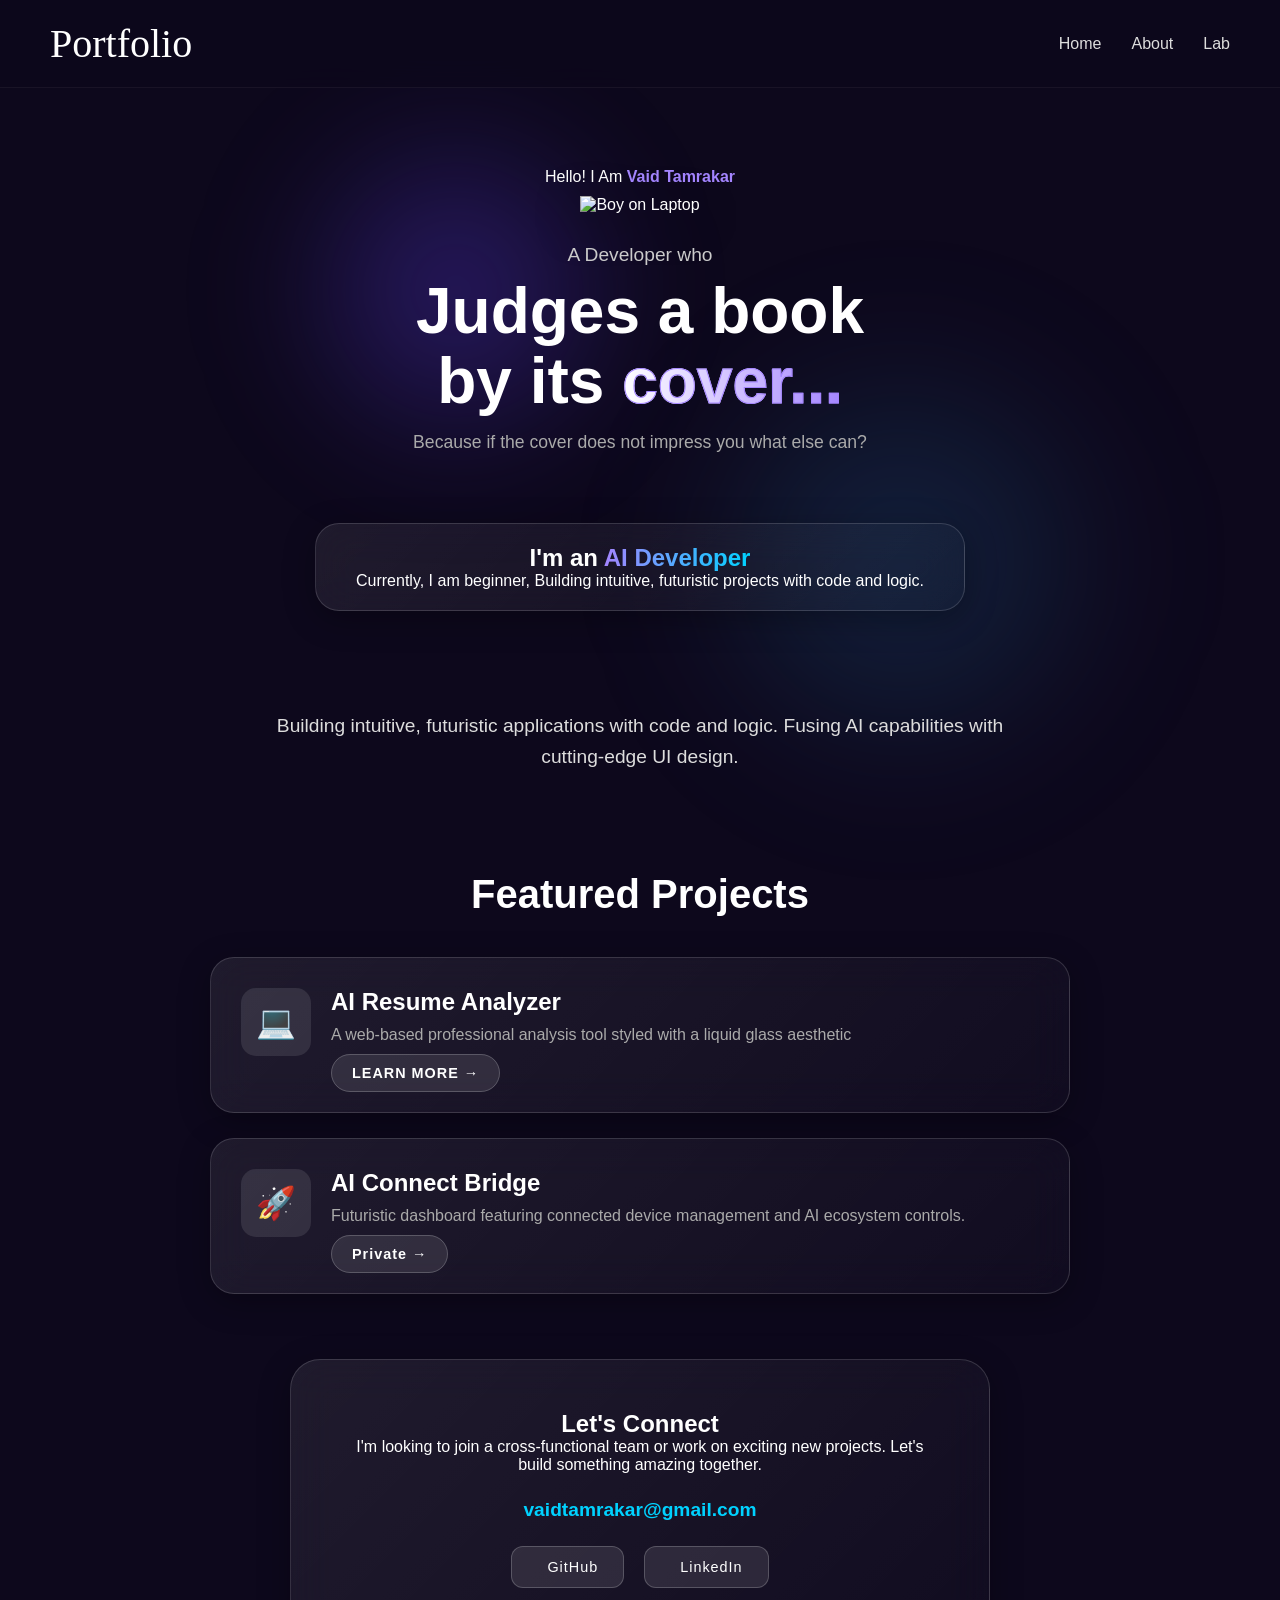
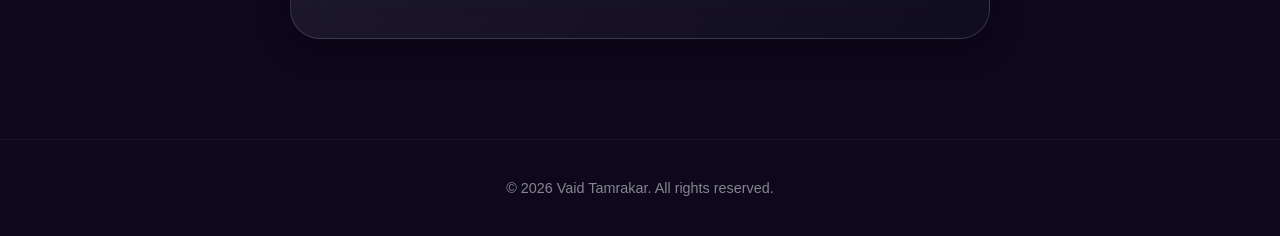
==== commit c4064702: "Add files via upload" ====
--- a/index.html
+++ b/index.html
@@ -4,7 +4,7 @@
     <meta charset="UTF-8">
     <meta name="viewport" content="width=device-width, initial-scale=1.0">
     <title>Vaid Tamrakar | Portfolio</title>
-    <link rel="stylesheet" href="try.css">
+    <link rel="stylesheet" href="style.css">
 </head>
 <body>
 
--- a/style.css
+++ b/style.css
@@ -0,0 +1,298 @@
+@import url('https://fonts.googleapis.com/css2?family=Poppins:wght@300;400;600;700&family=Qwitcher+Grypen:wght@700&display=swap');
+
+* {
+    margin: 0;
+    padding: 0;
+    box-sizing: border-box;
+    font-family: 'Poppins', sans-serif;
+}
+
+body {
+    /* Ibrahim Memon jaisa dark purplish background */
+    background-color: #0d081c; 
+    color: #ffffff;
+    overflow-x: hidden;
+    position: relative;
+}
+
+/* Background Blur Lights (Liquid Effect) */
+body::before {
+    content: '';
+    position: fixed;
+    top: 10%;
+    left: 20%;
+    width: 400px;
+    height: 400px;
+    background: radial-gradient(circle, rgba(88, 56, 219, 0.4) 0%, rgba(0,0,0,0) 70%);
+    z-index: -1;
+    filter: blur(50px);
+}
+
+body::after {
+    content: '';
+    position: fixed;
+    bottom: 10%;
+    right: 10%;
+    width: 500px;
+    height: 500px;
+    background: radial-gradient(circle, rgba(41, 128, 185, 0.25) 0%, rgba(0,0,0,0) 70%);
+    z-index: -1;
+    filter: blur(60px);
+}
+
+/* LIQUID GLASS CARD CSS (Main Magic) */
+.glass-card {
+    background: linear-gradient(135deg, rgba(255, 255, 255, 0.08), rgba(255, 255, 255, 0.02));
+    backdrop-filter: blur(20px);
+    -webkit-backdrop-filter: blur(20px);
+    border: 1px solid rgba(255, 255, 255, 0.15);
+    box-shadow: 0 8px 32px 0 rgba(0, 0, 0, 0.3);
+    border-radius: 24px;
+}
+
+/* Navbar */
+.glass-nav {
+    display: flex;
+    justify-content: space-between;
+    align-items: center;
+    padding: 20px 50px;
+    position: sticky;
+    top: 0;
+    z-index: 100;
+    background: rgba(13, 8, 28, 0.7);
+    backdrop-filter: blur(15px);
+    border-bottom: 1px solid rgba(255, 255, 255, 0.05);
+}
+
+.logo {
+    font-family: 'Qwitcher Grypen', cursive;
+    font-size: 2.5rem;
+    color: #fff;
+}
+
+.nav-links {
+    list-style: none;
+    display: flex;
+    gap: 30px;
+}
+
+.nav-links a {
+    text-decoration: none;
+    color: #ddd;
+    font-weight: 400;
+    transition: color 0.3s;
+}
+
+.nav-links a:hover {
+    color: #a485ff;
+}
+
+/* Hero Section */
+.hero {
+    display: flex;
+    flex-direction: column;
+    align-items: center;
+    text-align: center;
+    padding: 80px 20px 40px;
+}
+
+.memoji-container {
+    position: relative;
+    margin-bottom: 30px;
+}
+
+.greeting-pointer {
+    font-size: 1rem;
+    margin-bottom: 10px;
+}
+
+.highlight {
+    color: #a485ff;
+    font-weight: 600;
+}
+
+.memoji {
+    width: 180px;
+    filter: drop-shadow(0px 10px 20px rgba(0,0,0,0.5));
+}
+
+.headline-container {
+    margin-bottom: 40px;
+}
+
+.small-text {
+    font-size: 1.2rem;
+    color: #ccc;
+}
+
+.headline {
+    font-size: 4rem;
+    font-weight: 700;
+    line-height: 1.1;
+    margin: 10px 0;
+}
+
+.glass-text {
+    color: transparent;
+    -webkit-text-stroke: 1px #a485ff;
+    background: linear-gradient(90deg, #fff, #a485ff);
+    -webkit-background-clip: text;
+    background-clip: text;
+}
+
+.sub-headline {
+    color: #aaa;
+    margin-top: 15px;
+    font-size: 1.1rem;
+}
+
+.role-banner {
+    padding: 20px 40px;
+    display: inline-block;
+    margin-top: 30px;
+}
+
+.gradient-text {
+    background: linear-gradient(90deg, #a485ff, #00d2ff);
+    -webkit-background-clip: text;
+    background-clip: text;
+    -webkit-text-fill-color: transparent;
+}
+
+/* About Section */
+.about {
+    max-width: 800px;
+    margin: 0 auto;
+    text-align: center;
+    padding: 60px 20px;
+    font-size: 1.2rem;
+    color: #ddd;
+    line-height: 1.6;
+}
+
+/* Experience */
+.experience {
+    max-width: 900px;
+    margin: 0 auto;
+    padding: 40px 20px;
+}
+
+.section-title {
+    text-align: center;
+    font-size: 2.5rem;
+    margin-bottom: 40px;
+}
+
+.exp-card {
+    display: flex;
+    gap: 20px;
+    padding: 30px;
+    margin-bottom: 25px;
+    transition: transform 0.3s;
+}
+
+.exp-card:hover {
+    transform: translateY(-5px);
+}
+
+.exp-icon {
+    font-size: 2rem;
+    background: rgba(255, 255, 255, 0.1);
+    padding: 15px;
+    border-radius: 15px;
+    height: fit-content;
+}
+
+.exp-details h3 {
+    font-size: 1.5rem;
+    margin-bottom: 10px;
+}
+
+.exp-details p {
+    color: #aaa;
+    margin-bottom: 20px;
+}
+
+.glass-btn {
+    text-decoration: none;
+    color: #fff;
+    font-weight: 600;
+    font-size: 0.9rem;
+    letter-spacing: 1px;
+    background: rgba(255, 255, 255, 0.1);
+    padding: 10px 20px;
+    border-radius: 30px;
+    border: 1px solid rgba(255, 255, 255, 0.2);
+    transition: background 0.3s;
+}
+
+.glass-btn:hover {
+    background: rgba(255, 255, 255, 0.2);
+}
+
+/* --- Contact Section (Updated) --- */
+.contact {
+    padding-bottom: 100px;
+}
+
+.contact-card {
+    padding: 50px;
+    border-radius: 30px;
+    text-align: center;
+    max-width: 700px;
+    margin: 0 auto;
+}
+
+.email-link {
+    display: block;
+    margin: 25px 0;
+    font-size: 1.2rem;
+    color: #00d2ff;
+    text-decoration: none;
+    font-weight: bold;
+}
+
+.social-container {
+    display: flex;
+    justify-content: center;
+    gap: 20px;
+    margin-top: 20px;
+}
+
+.social-link {
+    display: flex;
+    align-items: center;
+    gap: 10px;
+    padding: 12px 25px;
+    border-radius: 12px;
+    text-decoration: none;
+    color: white;
+    font-weight: 500;
+    transition: all 0.3s ease;
+}
+
+/* Specific Brand Colors on Hover */
+.github-btn:hover {
+    background: rgba(255, 255, 255, 0.2);
+    transform: translateY(-5px);
+    box-shadow: 0 10px 20px rgba(255,255,255,0.1);
+}
+
+.linkedin-btn:hover {
+    background: rgba(0, 119, 181, 0.3);
+    transform: translateY(-5px);
+    box-shadow: 0 10px 20px rgba(0, 119, 181, 0.2);
+}
+
+.social-link i {
+    font-size: 1.4rem;
+}
+
+/* --- Footer Styles (Matching your screenshot) --- */
+footer {
+    padding: 40px;
+    text-align: center;
+    border-top: 1px solid rgba(255,255,255,0.05);
+    font-size: 0.9rem;
+    color: rgba(255,255,255,0.5);
+}
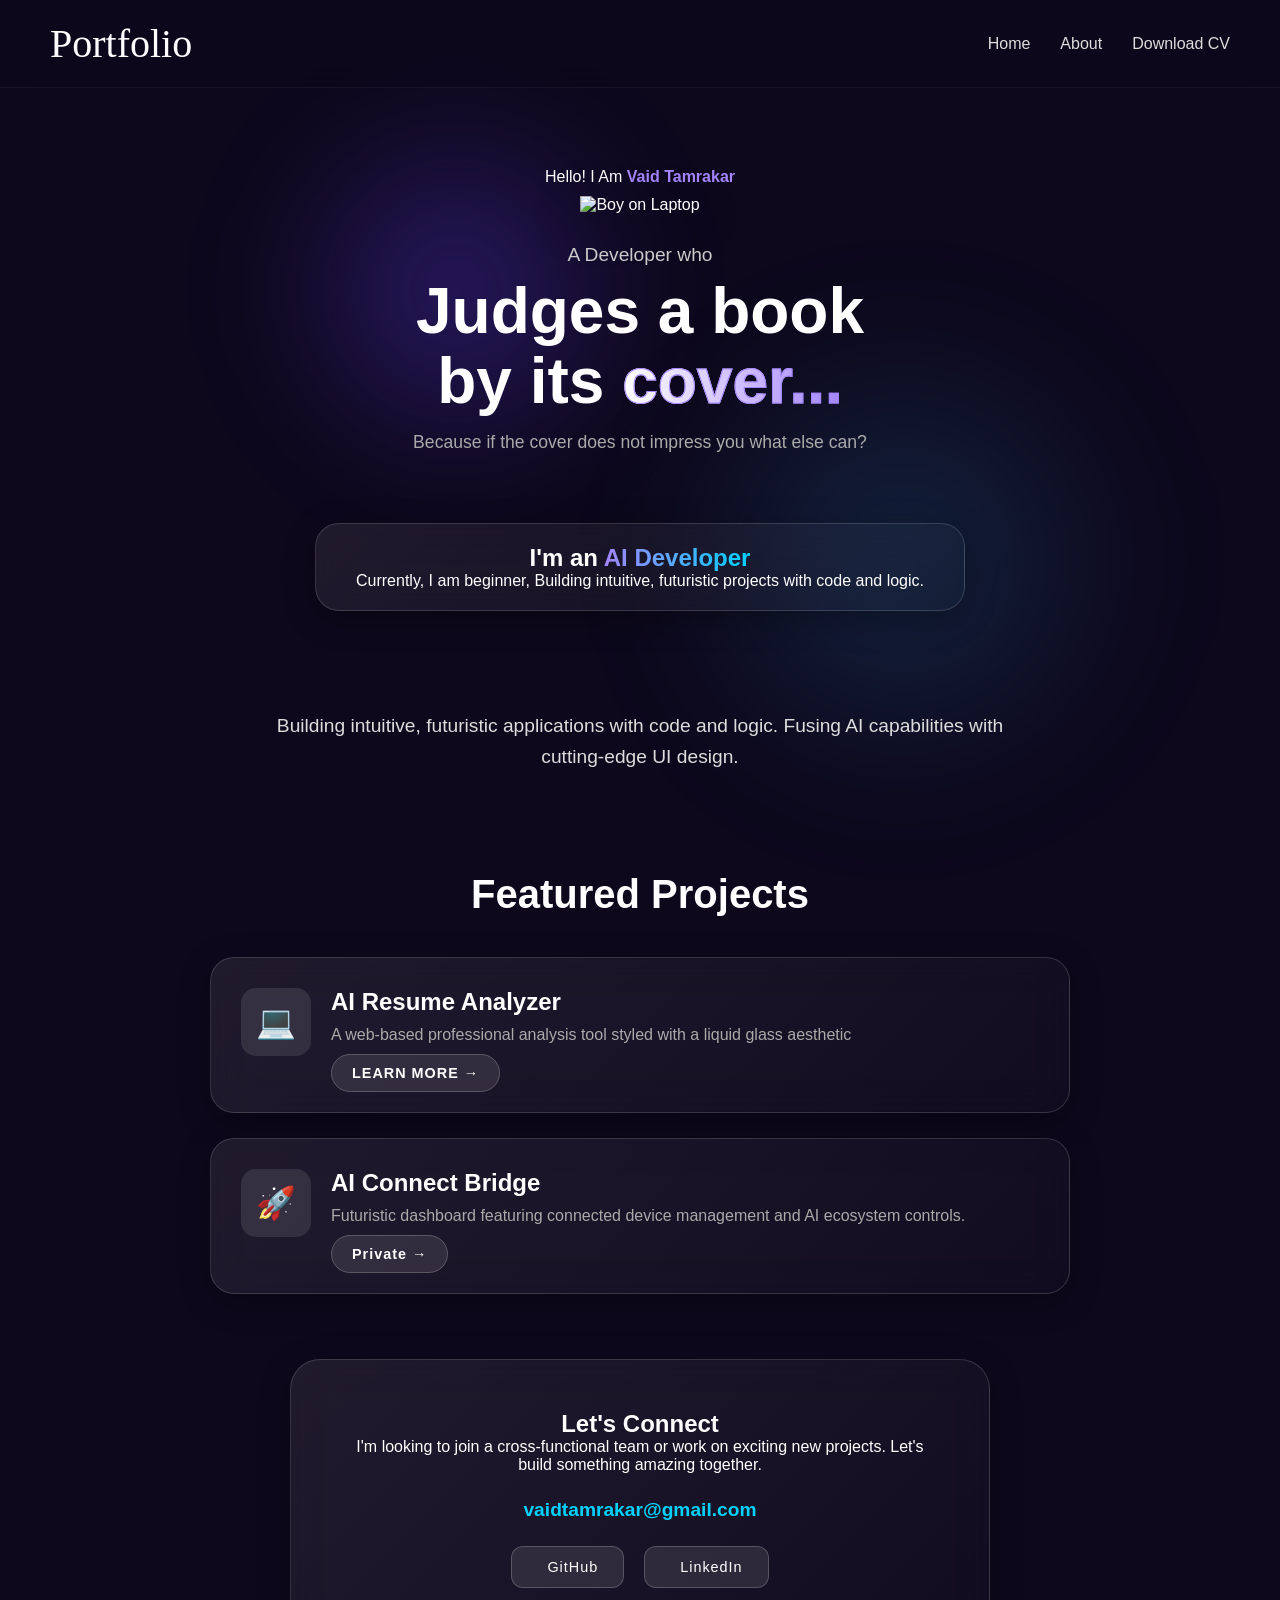
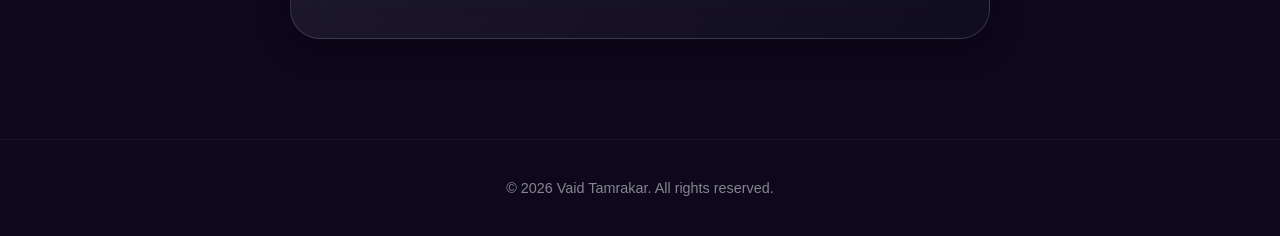
==== commit 57ac08bb: "Change 'Lab' link to 'Download CV' Updated navigation links in the portfolio page." ====
--- a/index.html
+++ b/index.html
@@ -12,8 +12,8 @@
         <div class="logo">Portfolio</div>
         <ul class="nav-links">
             <li><a href="#home">Home</a></li>
-            <li><a href="#about.html">About</a></li>
-            <li><a href="#lab">Lab</a></li>
+            <li><a href="about.html">About</a></li>
+            <li><a href="cv.html">Download CV</a></li>
         </ul>
     </nav>
 
@@ -91,4 +91,4 @@
 
     <script src="script.js"></script>
 </body>
-</html>+</html>
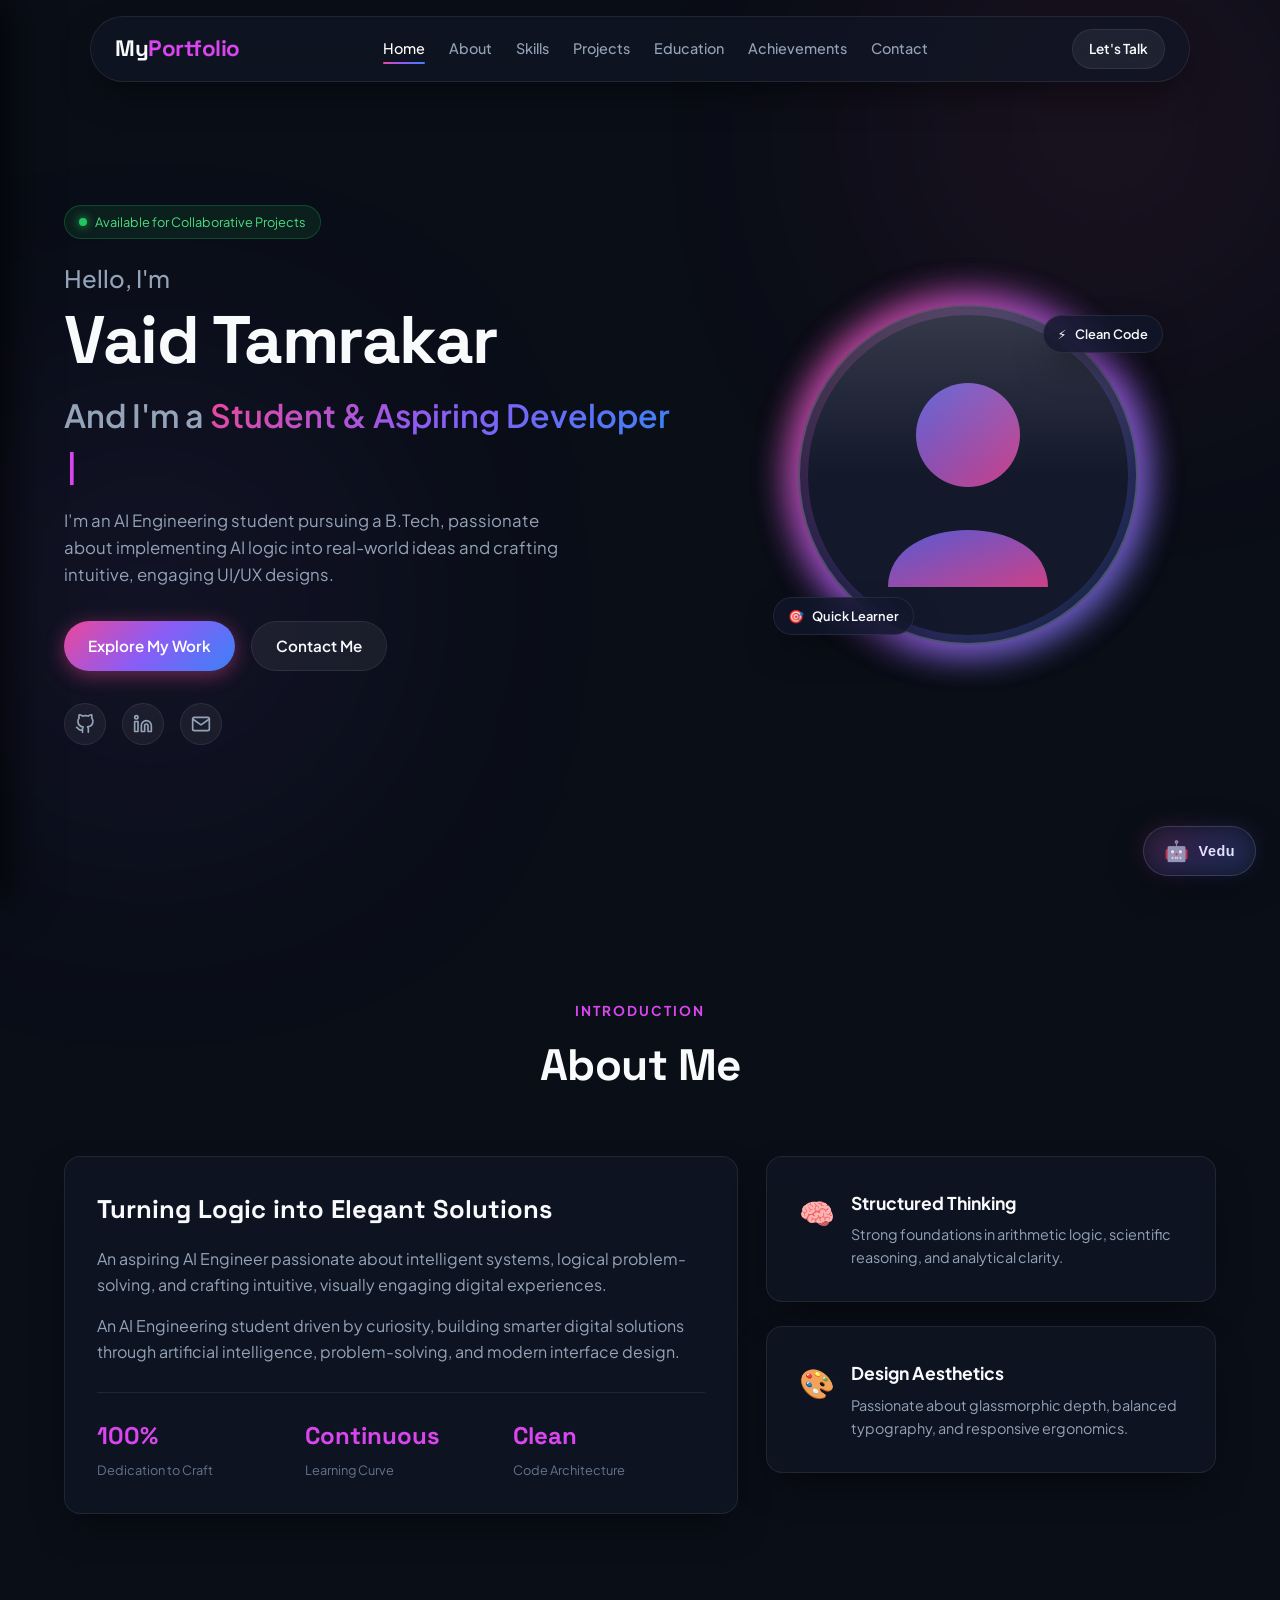
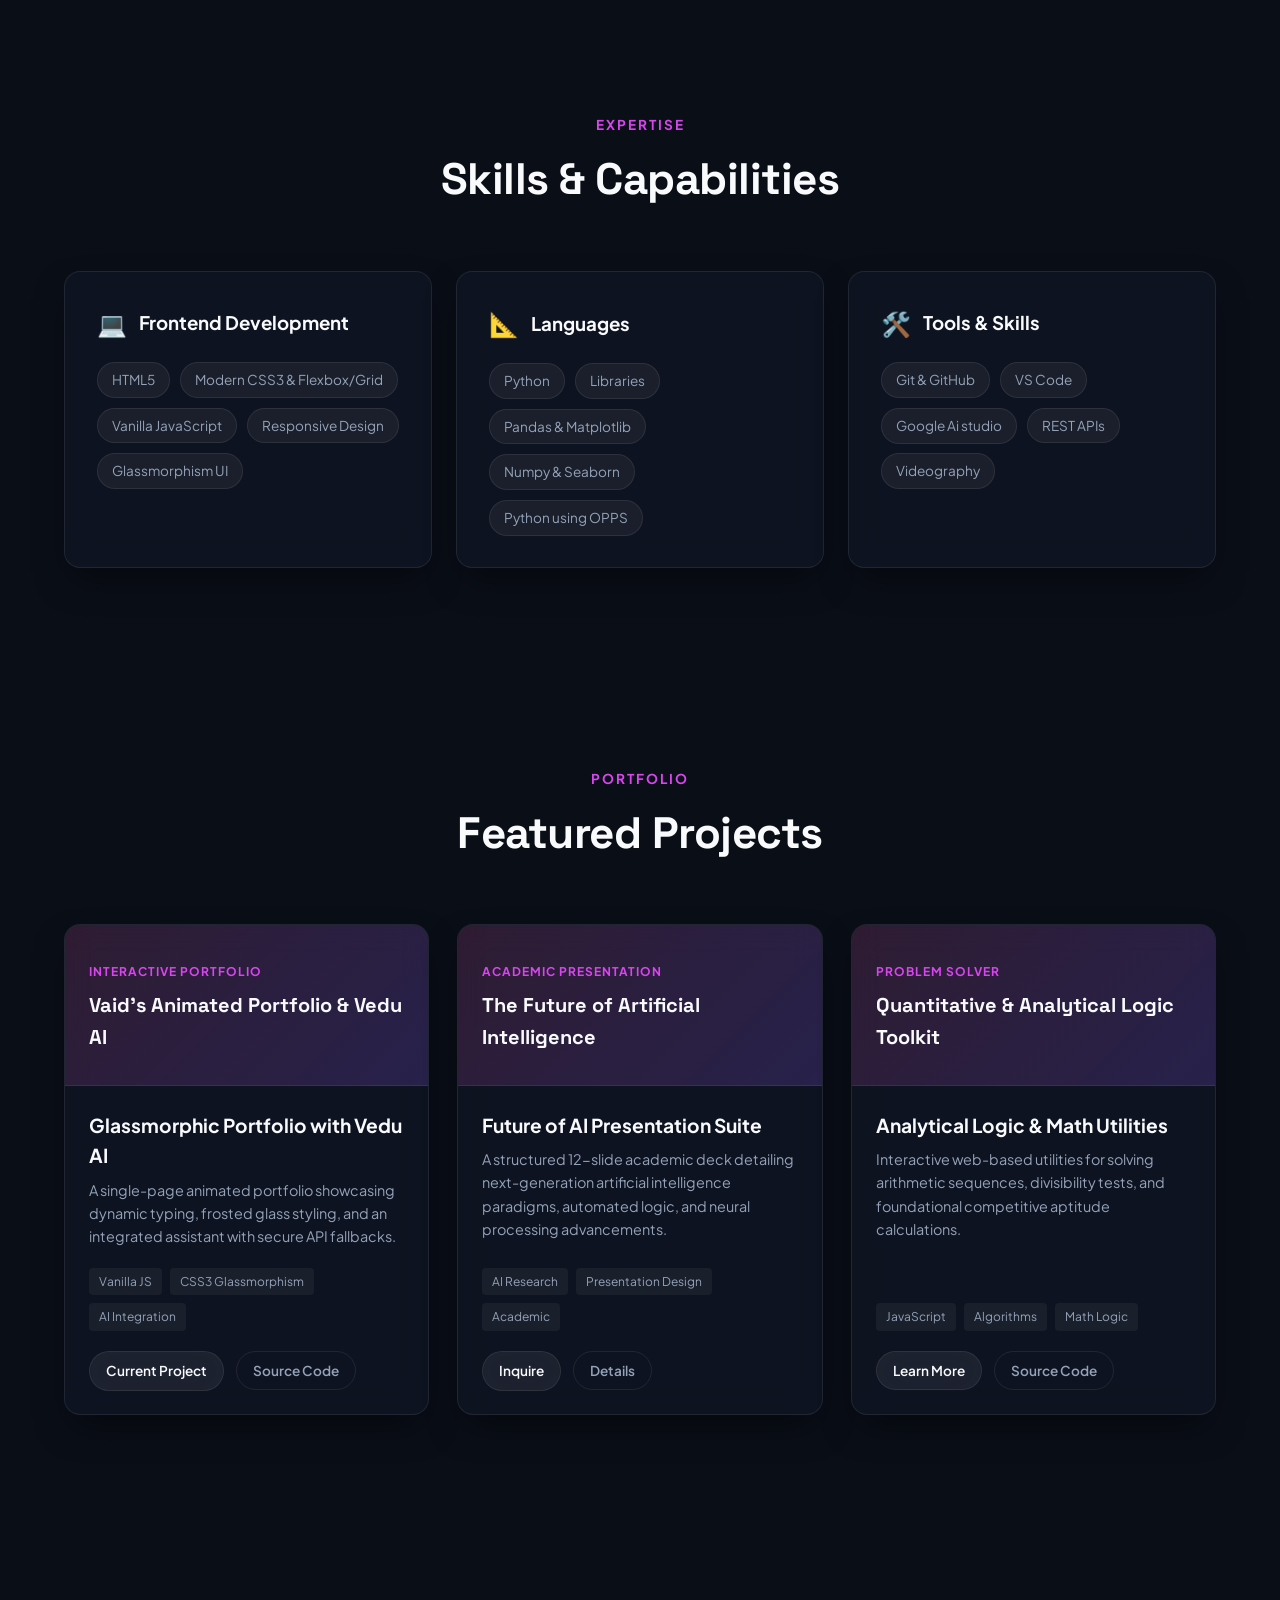
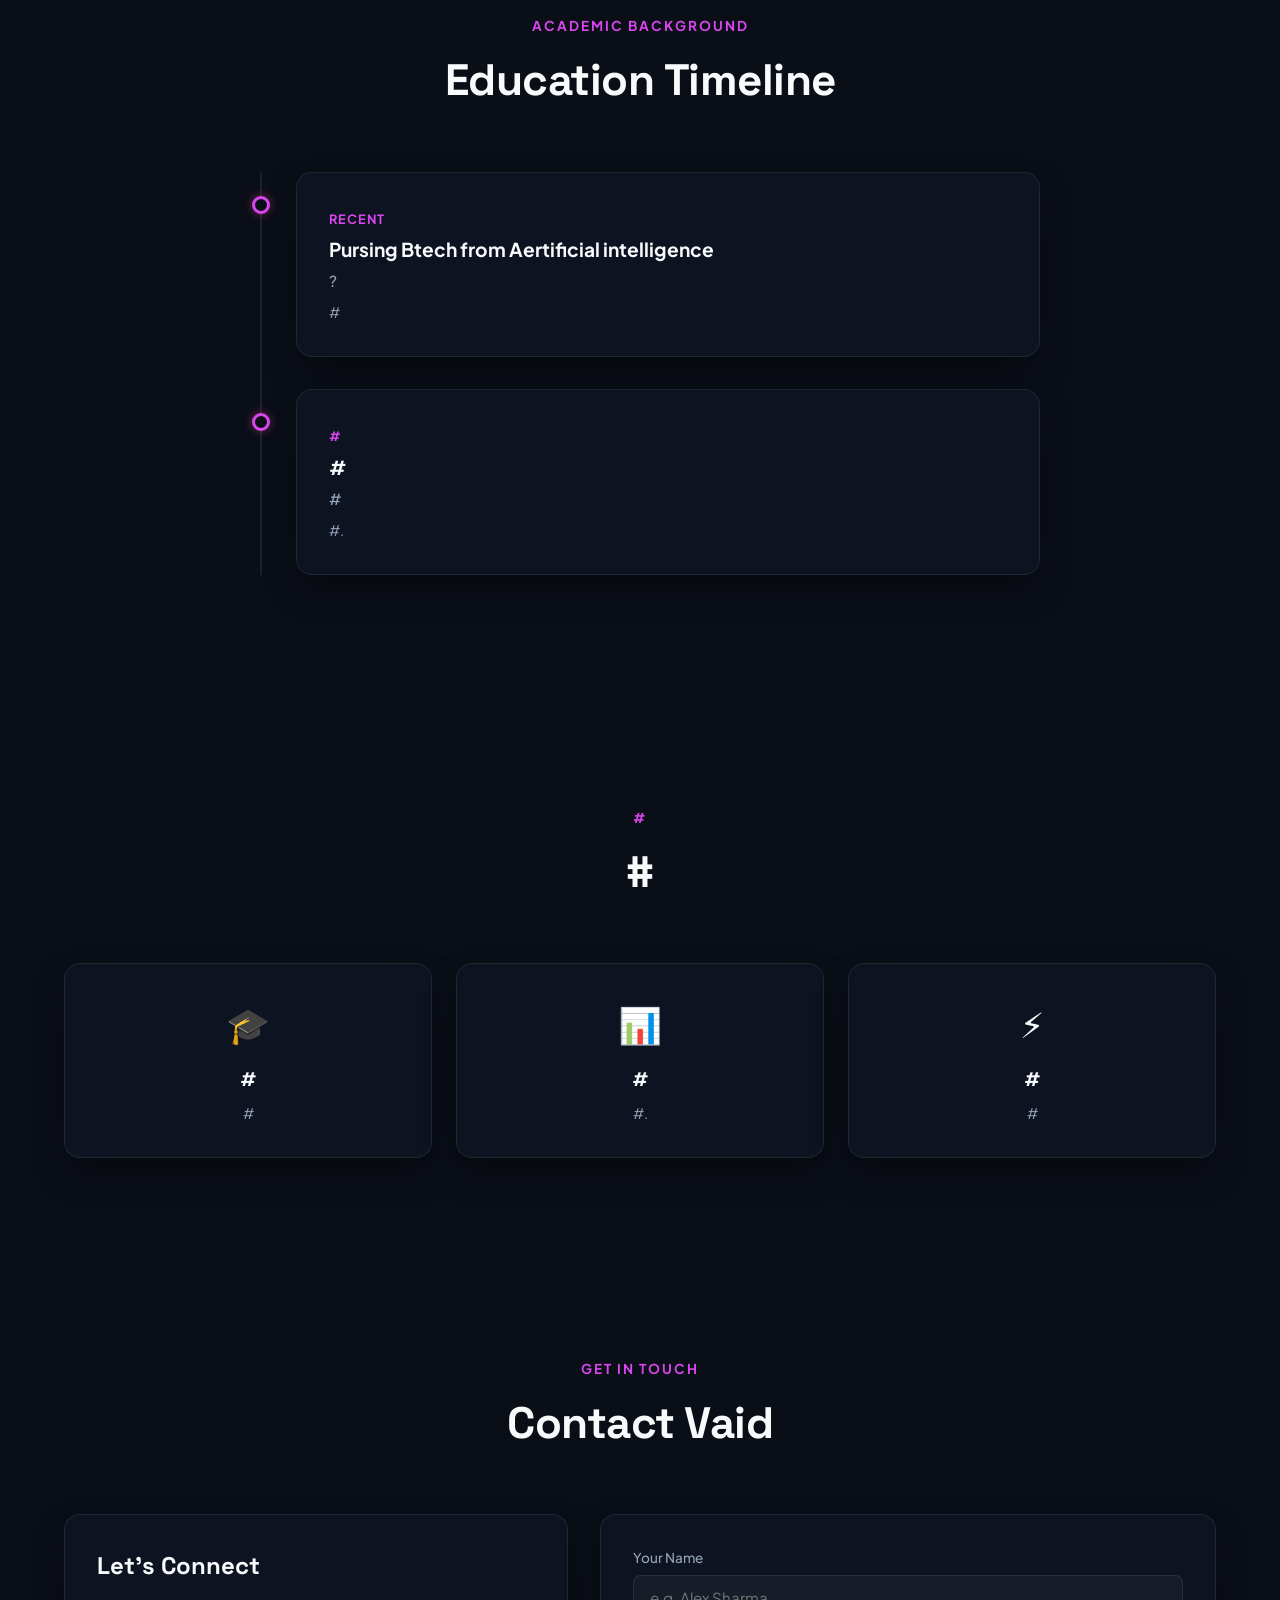
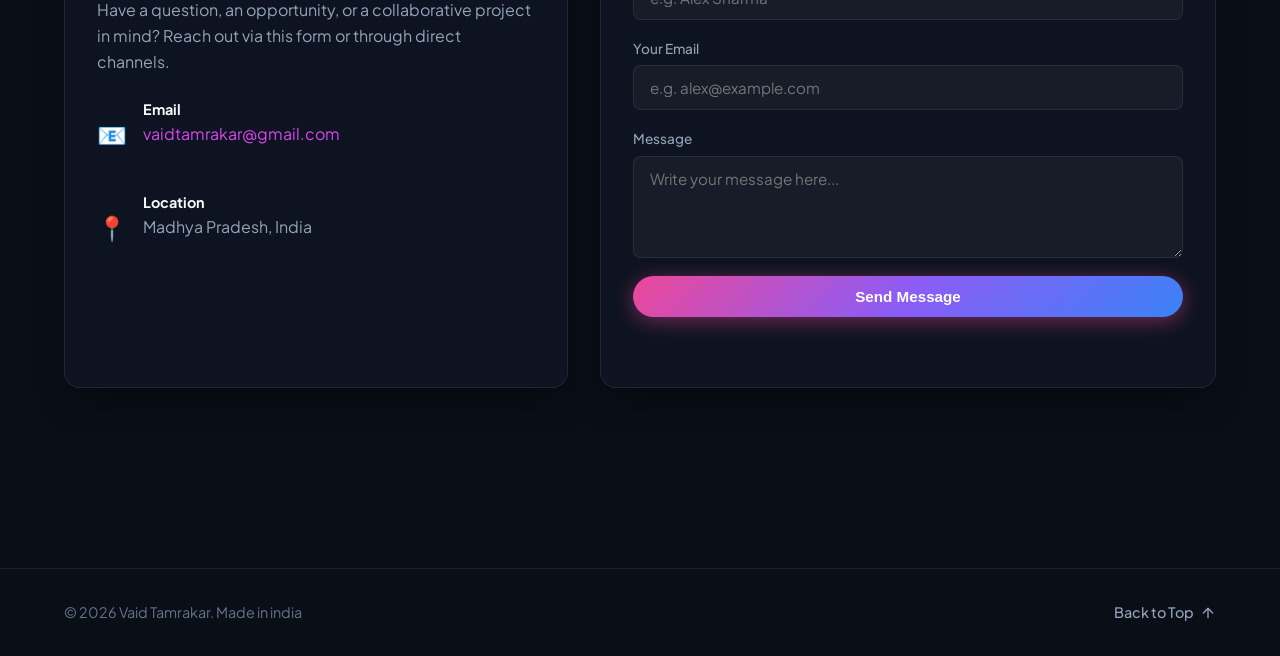
==== commit 38f6dc50: "Add files via upload" ====
--- a/index.html
+++ b/index.html
@@ -1,94 +1,491 @@
 <!DOCTYPE html>
 <html lang="en">
 <head>
-    <meta charset="UTF-8">
-    <meta name="viewport" content="width=device-width, initial-scale=1.0">
-    <title>Vaid Tamrakar | Portfolio</title>
-    <link rel="stylesheet" href="style.css">
+  <meta charset="UTF-8">
+  <meta name="viewport" content="width=device-width, initial-scale=1.0">
+  <meta name="description" content="Portfolio of Vaid Tamrakar - Student, Problem Solver, and Aspiring Developer.">
+  <title>Vaid Tamrakar | Portfolio</title>
+  <link rel="preconnect" href="https://fonts.googleapis.com">
+  <link rel="preconnect" href="https://fonts.gstatic.com" crossorigin>
+  <link href="https://fonts.googleapis.com/css2?family=Plus+Jakarta+Sans:wght@300;400;500;600;700;800&family=Space+Grotesk:wght@500;700&display=swap" rel="stylesheet">
+  <link rel="stylesheet" href="style.css">
 </head>
 <body>
-
-    <nav class="glass-nav">
-        <div class="logo">Portfolio</div>
-        <ul class="nav-links">
-            <li><a href="#home">Home</a></li>
-            <li><a href="about.html">About</a></li>
-            <li><a href="cv.html">Download CV</a></li>
-        </ul>
+  <!-- Ambient background glow elements -->
+  <div class="ambient-glow glow-top" aria-hidden="true"></div>
+  <div class="ambient-glow glow-bottom" aria-hidden="true"></div>
+
+  <!-- Mobile Glass Drawer Overlay -->
+  <div class="drawer-backdrop" id="drawerBackdrop" aria-hidden="true"></div>
+
+  <!-- Left-side Glass Navigation Drawer -->
+  <aside class="glass-drawer" id="glassDrawer" aria-label="Mobile Navigation" aria-hidden="true">
+    <div class="drawer-header">
+      <a href="#home" class="drawer-logo">Vaid<span>.</span></a>
+      <button class="icon-btn close-btn" id="drawerCloseBtn" aria-label="Close menu">
+        <svg width="24" height="24" viewBox="0 0 24 24" fill="none" stroke="currentColor" stroke-width="2" stroke-linecap="round" stroke-linejoin="round"><line x1="18" y1="6" x2="6" y2="18"></line><line x1="6" y1="6" x2="18" y2="18"></line></svg>
+      </button>
+    </div>
+    <nav class="drawer-nav">
+      <a href="#home" class="drawer-link active">Home</a>
+      <a href="#about" class="drawer-link">About</a>
+      <a href="#skills" class="drawer-link">Skills</a>
+      <a href="#projects" class="drawer-link">Projects</a>
+      <a href="#education" class="drawer-link">Education</a>
+      <a href="#achievements" class="drawer-link">Achievements</a>
+      <a href="#contact" class="drawer-link">Contact</a>
     </nav>
-
-    <section id="home" class="hero">
-        <div class="memoji-container">
-            <p class="greeting-pointer">Hello! I Am <span class="highlight">Vaid Tamrakar</span></p>
-            <img src="https://i.ibb.co/ymrhCpq1/LS20260314151832.png" alt="Boy on Laptop" class="memoji">
-        </div>
-
-        <div class="headline-container">
-            <p class="small-text">A Developer who</p>
-            <h1 class="headline">Judges a book <br> by its <span class="glass-text">cover...</span></h1>
-            <p class="sub-headline">Because if the cover does not impress you what else can?</p>
-        </div>
-
-        <div class="role-banner glass-card">
-            <h2>I'm an <span class="gradient-text">AI Developer</span></h2>
-            <p>Currently, I am beginner, Building intuitive, futuristic projects with code and logic.</p>
-        </div>
-    </section>
-
-    <section id="about" class="about">
-        <p class="about-text">
-            Building intuitive, futuristic applications with code and logic. Fusing AI capabilities with cutting-edge UI design.
-        </p>
-    </section>
-
-    <section class="experience">
-        <h2 class="section-title">Featured Projects</h2>
-        
-        <div class="exp-card glass-card">
-            <div class="exp-icon">💻</div>
-            <div class="exp-details">
-                <h3>AI Resume Analyzer</h3>
-                <p>A web-based professional analysis tool styled with a liquid glass aesthetic</p>
-                <a href="https://github.com/VAID-TAMRAKAR/Ai_resume_analyzer" class="glass-btn">LEARN MORE &rarr;</a>
-            </div>
-        </div>
-
-        <div class="exp-card glass-card">
-            <div class="exp-icon">🚀</div>
-            <div class="exp-details">
-
-                <h3>AI Connect Bridge</h3>
-                <p>Futuristic dashboard featuring connected device management and AI ecosystem controls.</p>
-                <a href="https://github.com/VAID-TAMRAKAR/AI-Connect-Bridge" class="glass-btn">Private &rarr;</a>
-            </div>
-        </div>
-    </section>
-
-    <section class="contact">
-        <div class="contact-card glass-card">
-            <h2>Let's Connect</h2>
-            <p>I'm looking to join a cross-functional team or work on exciting new projects. Let's build something amazing together.</p>
-            
-            <a href="mailto:vaidtamrakar@gmail.com" class="email-link">vaidtamrakar@gmail.com</a>
-            
-            <div class="social-container">
-                <a href="https://github.com/" target="_blank" class="social-link glass-btn github-btn">
-                    <i class="fab fa-github"></i>
-                    <span>GitHub</span>
-                </a>
-                
-                <a href="https://linkedin.com/in/" target="_blank" class="social-link glass-btn linkedin-btn">
-                    <i class="fab fa-linkedin"></i>
-                    <span>LinkedIn</span>
-                </a>
-            </div>
-        </div>
-    </section>
-
-    <footer>
-        <p>© 2026 Vaid Tamrakar. All rights reserved.</p>
-    </footer>
-
-    <script src="script.js"></script>
+    <div class="drawer-footer">
+      <p class="drawer-badge">Available for opportunities</p>
+    </div>
+  </aside>
+
+  <!-- Floating Glass Navigation Bar -->
+  <header class="glass-navbar-wrapper">
+    <nav class="glass-navbar" aria-label="Main Navigation">
+      <a href="#home" class="nav-logo">My<span>Portfolio</span></a>
+      <div class="nav-links">
+        <a href="#home" class="nav-link active">Home</a>
+        <a href="#about" class="nav-link">About</a>
+        <a href="#skills" class="nav-link">Skills</a>
+        <a href="#projects" class="nav-link">Projects</a>
+        <a href="#education" class="nav-link">Education</a>
+        <a href="#achievements" class="nav-link">Achievements</a>
+        <a href="#contact" class="nav-link">Contact</a>
+      </div>
+      <div class="nav-actions">
+        <a href="#contact" class="btn btn-sm btn-glass nav-cta">Let's Talk</a>
+        <button class="icon-btn mobile-menu-toggle" id="drawerOpenBtn" aria-label="Open menu" aria-expanded="false" aria-controls="glassDrawer">
+          <svg width="24" height="24" viewBox="0 0 24 24" fill="none" stroke="currentColor" stroke-width="2" stroke-linecap="round" stroke-linejoin="round"><line x1="3" y1="12" x2="21" y2="12"></line><line x1="3" y1="6" x2="21" y2="6"></line><line x1="3" y1="18" x2="21" y2="18"></line></svg>
+        </button>
+      </div>
+    </nav>
+  </header>
+
+  <main>
+    <!-- 1. Hero Section -->
+    <section class="hero-section" id="home">
+      <div class="container hero-container">
+        <!-- Hero Left Content -->
+        <div class="hero-content">
+          <div class="status-pill">
+            <span class="status-dot"></span>
+            <span>Available for Collaborative Projects</span>
+          </div>
+          <p class="hero-greeting">Hello, I'm</p>
+          <h1 class="hero-title">Vaid Tamrakar</h1>
+          <h2 class="hero-subtitle">
+            And I'm a <span class="typewriter-text" id="typewriterText"></span><span class="cursor" aria-hidden="true">|</span>
+          </h2>
+          <p class="hero-desc">
+            I’m an AI Engineering student pursuing a B.Tech, passionate about implementing AI logic into real-world ideas and crafting intuitive, engaging UI/UX designs.
+          </p>
+          <div class="hero-cta-group">
+            <a href="#projects" class="btn btn-primary">Explore My Work</a>
+            <a href="#contact" class="btn btn-glass">Contact Me</a>
+          </div>
+          <div class="hero-social-links">
+            <a href="https://github.com" target="_blank" rel="noopener noreferrer" class="social-icon" aria-label="GitHub Profile">
+              <svg width="20" height="20" viewBox="0 0 24 24" fill="none" stroke="currentColor" stroke-width="2" stroke-linecap="round" stroke-linejoin="round"><path d="M9 19c-5 1.5-5-2.5-7-3m14 6v-3.87a3.37 3.37 0 0 0-.94-2.61c3.14-.35 6.44-1.54 6.44-7A5.44 5.44 0 0 0 20 4.77 5.07 5.07 0 0 0 19.91 1S18.73.65 16 2.48a13.38 13.38 0 0 0-7 0C6.27.65 5.09 1 5.09 1A5.07 5.07 0 0 0 5 4.77a5.44 5.44 0 0 0-1.5 3.78c0 5.42 3.3 6.61 6.44 7A3.37 3.37 0 0 0 9 18.13V22"></path></svg>
+            </a>
+            <a href="https://linkedin.com" target="_blank" rel="noopener noreferrer" class="social-icon" aria-label="LinkedIn Profile">
+              <svg width="20" height="20" viewBox="0 0 24 24" fill="none" stroke="currentColor" stroke-width="2" stroke-linecap="round" stroke-linejoin="round"><path d="M16 8a6 6 0 0 1 6 6v7h-4v-7a2 2 0 0 0-2-2 2 2 0 0 0-2 2v7h-4v-7a6 6 0 0 1 6-6z"></path><rect x="2" y="9" width="4" height="12"></rect><circle cx="4" cy="4" r="2"></circle></svg>
+            </a>
+            <a href="mailto:vaidtamrakar@example.com" class="social-icon" aria-label="Email Me">
+              <svg width="20" height="20" viewBox="0 0 24 24" fill="none" stroke="currentColor" stroke-width="2" stroke-linecap="round" stroke-linejoin="round"><path d="M4 4h16c1.1 0 2 .9 2 2v12c0 1.1-.9 2-2 2H4c-1.1 0-2-.9-2-2V6c0-1.1.9-2 2-2z"></path><polyline points="22,6 12,13 2,6"></polyline></svg>
+            </a>
+          </div>
+        </div>
+
+        <!-- Hero Right: Glowing Animated Portrait Frame -->
+        <div class="hero-visual">
+          <div class="portrait-stage">
+            <div class="neon-glow-ring" aria-hidden="true"></div>
+            <div class="portrait-glass-card">
+              <!-- Replace profile-placeholder.svg with your image (e.g., photo.jpg) -->
+              <img src="data:image/svg+xml,%3Csvg xmlns='http://www.w3.org/2000/svg' viewBox='0 0 400 400'%3E%3Cdefs%3E%3ClinearGradient id='g' x1='0%25' y1='0%25' x2='100%25' y2='100%25'%3E%3Cstop offset='0%25' stop-color='%236366f1'/%3E%3Cstop offset='100%25' stop-color='%23ec4899'/%3E%3C/linearGradient%3E%3C/defs%3E%3Crect width='400' height='400' fill='%2313182b'/%3E%3Ccircle cx='200' cy='150' r='65' fill='url(%23g)' opacity='0.85'/%3E%3Cpath d='M100 340 C100 245, 300 245, 300 340 Z' fill='url(%23g)' opacity='0.85'/%3E%3C/svg%3E" 
+                   alt="Vaid Tamrakar portrait" 
+                   class="portrait-img" 
+                   id="portraitImg"
+                   loading="eager" />
+              <div class="portrait-glass-reflection" aria-hidden="true"></div>
+            </div>
+            <!-- Floating Quick Badges -->
+            <div class="floating-badge badge-top-right">
+              <span class="badge-icon">⚡</span>
+              <span>Clean Code</span>
+            </div>
+            <div class="floating-badge badge-bottom-left">
+              <span class="badge-icon">🎯</span>
+              <span>Quick Learner</span>
+            </div>
+          </div>
+        </div>
+      </div>
+    </section>
+
+    <!-- 2. About Me Section -->
+    <section class="section-padding reveal-on-scroll" id="about">
+      <div class="container">
+        <div class="section-header">
+          <p class="section-tag">Introduction</p>
+          <h2 class="section-title">About Me</h2>
+        </div>
+        <div class="about-grid">
+          <div class="glass-card about-main-card">
+            <h3>Turning Logic into Elegant Solutions</h3>
+            <p>
+              An aspiring AI Engineer passionate about intelligent systems, logical problem-solving, and crafting intuitive, visually engaging digital experiences. 
+            </p>
+            <p>
+              An AI Engineering student driven by curiosity, building smarter digital solutions through artificial intelligence, problem-solving, and modern interface design.
+            </p>
+            <div class="about-metrics">
+              <div class="metric-item">
+                <span class="metric-number">100%</span>
+                <span class="metric-label">Dedication to Craft</span>
+              </div>
+              <div class="metric-item">
+                <span class="metric-number">Continuous</span>
+                <span class="metric-label">Learning Curve</span>
+              </div>
+              <div class="metric-item">
+                <span class="metric-number">Clean</span>
+                <span class="metric-label">Code Architecture</span>
+              </div>
+            </div>
+          </div>
+          <div class="about-side-stack">
+            <div class="glass-card feature-mini-card">
+              <div class="card-icon">🧠</div>
+              <div>
+                <h4>Structured Thinking</h4>
+                <p>Strong foundations in arithmetic logic, scientific reasoning, and analytical clarity.</p>
+              </div>
+            </div>
+            <div class="glass-card feature-mini-card">
+              <div class="card-icon">🎨</div>
+              <div>
+                <h4>Design Aesthetics</h4>
+                <p>Passionate about glassmorphic depth, balanced typography, and responsive ergonomics.</p>
+              </div>
+            </div>
+          </div>
+        </div>
+      </div>
+    </section>
+
+    <!-- 3. Skills Section -->
+    <section class="section-padding reveal-on-scroll" id="skills">
+      <div class="container">
+        <div class="section-header">
+          <p class="section-tag">Expertise</p>
+          <h2 class="section-title">Skills & Capabilities</h2>
+        </div>
+        <div class="skills-grid">
+          <div class="glass-card skill-card">
+            <div class="skill-header">
+              <div class="skill-category-icon">💻</div>
+              <h3>Frontend Development</h3>
+            </div>
+            <ul class="skill-pills">
+              <li>HTML5 </li>
+              <li>Modern CSS3 & Flexbox/Grid</li>
+              <li>Vanilla JavaScript </li>
+              <li>Responsive Design</li>
+              <li>Glassmorphism UI</li>
+            </ul>
+          </div>
+          <div class="glass-card skill-card">
+            <div class="skill-header">
+              <div class="skill-category-icon">📐</div>
+              <h3>Languages</h3>
+            </div>
+            <ul class="skill-pills">
+              <li>Python </li>
+              <li>Libraries </li>
+              <li>Pandas & Matplotlib</li>
+              <li>Numpy & Seaborn</li>
+              <li>Python using OPPS</li>
+            </ul>
+          </div>
+          <div class="glass-card skill-card">
+            <div class="skill-header">
+              <div class="skill-category-icon">🛠️</div>
+              <h3>Tools & Skills</h3>
+            </div>
+            <ul class="skill-pills">
+              <li>Git & GitHub</li>
+              <li>VS Code</li>
+              <li>Google Ai studio</li>
+              <li>REST APIs</li>
+              <li>Videography</li>
+            </ul>
+          </div>
+        </div>
+      </div>
+    </section>
+
+    <!-- 4. Projects Section -->
+    <section class="section-padding reveal-on-scroll" id="projects">
+      <div class="container">
+        <div class="section-header">
+          <p class="section-tag">Portfolio</p>
+          <h2 class="section-title">Featured Projects</h2>
+        </div>
+        <div class="projects-grid">
+          <!-- Project 1 -->
+          <article class="glass-card project-card">
+            <div class="project-preview">
+              <div class="preview-mockup">
+                <span class="preview-tag">Interactive Portfolio</span>
+                <h4>Vaid's Animated Portfolio & Vedu AI</h4>
+              </div>
+            </div>
+            <div class="project-body">
+              <h3 class="project-title">Glassmorphic Portfolio with Vedu AI</h3>
+              <p class="project-desc">
+                A single-page animated portfolio showcasing dynamic typing, frosted glass styling, and an integrated assistant with secure API fallbacks.
+              </p>
+              <div class="project-tags">
+                <span>Vanilla JS</span>
+                <span>CSS3 Glassmorphism</span>
+                <span>AI Integration</span>
+              </div>
+              <div class="project-links">
+                <a href="#home" class="btn btn-sm btn-glass">Current Project</a>
+                <a href="https://github.com" target="_blank" rel="noopener noreferrer" class="btn btn-sm btn-ghost">Source Code</a>
+              </div>
+            </div>
+          </article>
+
+          <!-- Project 2 -->
+          <article class="glass-card project-card">
+            <div class="project-preview">
+              <div class="preview-mockup">
+                <span class="preview-tag">Academic Presentation</span>
+                <h4>The Future of Artificial Intelligence</h4>
+              </div>
+            </div>
+            <div class="project-body">
+              <h3 class="project-title">Future of AI Presentation Suite</h3>
+              <p class="project-desc">
+                A structured 12-slide academic deck detailing next-generation artificial intelligence paradigms, automated logic, and neural processing advancements.
+              </p>
+              <div class="project-tags">
+                <span>AI Research</span>
+                <span>Presentation Design</span>
+                <span>Academic</span>
+              </div>
+              <div class="project-links">
+                <a href="#contact" class="btn btn-sm btn-glass">Inquire</a>
+                <a href="https://github.com" target="_blank" rel="noopener noreferrer" class="btn btn-sm btn-ghost">Details</a>
+              </div>
+            </div>
+          </article>
+
+          <!-- Project 3 -->
+          <article class="glass-card project-card">
+            <div class="project-preview">
+              <div class="preview-mockup">
+                <span class="preview-tag">Problem Solver</span>
+                <h4>Quantitative & Analytical Logic Toolkit</h4>
+              </div>
+            </div>
+            <div class="project-body">
+              <h3 class="project-title">Analytical Logic & Math Utilities</h3>
+              <p class="project-desc">
+                Interactive web-based utilities for solving arithmetic sequences, divisibility tests, and foundational competitive aptitude calculations.
+              </p>
+              <div class="project-tags">
+                <span>JavaScript</span>
+                <span>Algorithms</span>
+                <span>Math Logic</span>
+              </div>
+              <div class="project-links">
+                <a href="#contact" class="btn btn-sm btn-glass">Learn More</a>
+                <a href="https://github.com" target="_blank" rel="noopener noreferrer" class="btn btn-sm btn-ghost">Source Code</a>
+              </div>
+            </div>
+          </article>
+        </div>
+      </div>
+    </section>
+
+    <!-- 5. Education Section -->
+    <section class="section-padding reveal-on-scroll" id="education">
+      <div class="container">
+        <div class="section-header">
+          <p class="section-tag">Academic Background</p>
+          <h2 class="section-title">Education Timeline</h2>
+        </div>
+        <div class="timeline">
+          <div class="timeline-item">
+            <div class="timeline-dot"></div>
+            <div class="glass-card timeline-card">
+              <span class="timeline-period">Recent</span>
+              <h3 class="timeline-degree">Pursing Btech from Aertificial intelligence</h3>
+              <p class="timeline-institution">?</p>
+              <p class="timeline-details">
+                #
+              </p>
+            </div>
+          </div>
+          <div class="timeline-item">
+            <div class="timeline-dot"></div>
+            <div class="glass-card timeline-card">
+              <span class="timeline-period">#</span>
+              <h3 class="timeline-degree">#</h3>
+              <p class="timeline-institution">#</p>
+              <p class="timeline-details">
+                #.
+              </p>
+            </div>
+          </div>
+        </div>
+      </div>
+    </section>
+
+    <!-- 6. Achievements Section -->
+    <section class="section-padding reveal-on-scroll" id="achievements">
+      <div class="container">
+        <div class="section-header">
+          <p class="section-tag">#</p>
+          <h2 class="section-title">#</h2>
+        </div>
+        <div class="achievements-grid">
+          <div class="glass-card achievement-card">
+            <div class="achievement-icon">🎓</div>
+            <h3>#</h3>
+            <p>#</p>
+          </div>
+          <div class="glass-card achievement-card">
+            <div class="achievement-icon">📊</div>
+            <h3>#</h3>
+            <p>#.</p>
+          </div>
+          <div class="glass-card achievement-card">
+            <div class="achievement-icon">⚡</div>
+            <h3>#</h3>
+            <p>#</p>
+          </div>
+        </div>
+      </div>
+    </section>
+
+    <!-- 7. Contact Section -->
+    <section class="section-padding reveal-on-scroll" id="contact">
+      <div class="container">
+        <div class="section-header">
+          <p class="section-tag">Get In Touch</p>
+          <h2 class="section-title">Contact Vaid</h2>
+        </div>
+        <div class="contact-grid">
+          <div class="glass-card contact-info-card">
+            <h3>Let's Connect</h3>
+            <p>
+              Have a question, an opportunity, or a collaborative project in mind? Reach out via this form or through direct channels.
+            </p>
+            <div class="contact-details">
+              <div class="contact-row">
+                <span class="contact-icon">📧</span>
+                <div>
+                  <strong>Email</strong>
+                  <p><a href="mailto:vaidtamrakar@example.com">vaidtamrakar@gmail.com</a></p>
+                </div>
+              </div>
+              <div class="contact-row">
+                <span class="contact-icon">📍</span>
+                <div>
+                  <strong>Location</strong>
+                  <p>Madhya Pradesh, India</p>
+                </div>
+              </div>
+            </div>
+          </div>
+
+          <form class="glass-card contact-form" id="contactForm">
+            <div class="form-group">
+              <label for="userName">Your Name</label>
+              <input type="text" id="userName" name="name" placeholder="e.g. Alex Sharma" required autocomplete="name">
+            </div>
+            <div class="form-group">
+              <label for="userEmail">Your Email</label>
+              <input type="email" id="userEmail" name="email" placeholder="e.g. alex@example.com" required autocomplete="email">
+            </div>
+            <div class="form-group">
+              <label for="userMessage">Message</label>
+              <textarea id="userMessage" name="message" rows="4" placeholder="Write your message here..." required></textarea>
+            </div>
+            <button type="submit" class="btn btn-primary btn-block">Send Message</button>
+            <p class="form-status" id="formStatus" role="status" aria-live="polite"></p>
+          </form>
+        </div>
+      </div>
+    </section>
+  </main>
+
+  <!-- 8. Footer -->
+  <footer class="glass-footer">
+    <div class="container footer-container">
+      <p>&copy; 2026 Vaid Tamrakar. Made in india</p>
+      <a href="#home" class="back-to-top" aria-label="Back to top">
+        <span>Back to Top</span>
+        <svg width="16" height="16" viewBox="0 0 24 24" fill="none" stroke="currentColor" stroke-width="2" stroke-linecap="round" stroke-linejoin="round"><line x1="12" y1="19" x2="12" y2="5"></line><polyline points="5 12 12 5 19 12"></polyline></svg>
+      </a>
+    </div>
+  </footer>
+
+  <!-- 9. Live AI Chatbot: Vedu Floating Widget -->
+  <div class="chat-widget-wrapper" id="chatWidgetWrapper">
+    <!-- Floating Trigger Button -->
+    <button class="chat-trigger-btn" id="chatTriggerBtn" aria-label="Chat with Vedu AI" aria-expanded="false" aria-controls="chatWindow">
+      <span class="chat-trigger-glow" aria-hidden="true"></span>
+      <span class="chat-trigger-icon">🤖</span>
+      <span class="chat-trigger-badge">Vedu</span>
+    </button>
+
+    <!-- Glassmorphic Chat Window -->
+    <section class="glass-chat-window" id="chatWindow" aria-label="Vedu AI Assistant" aria-hidden="true">
+      <header class="chat-header">
+        <div class="chat-identity">
+          <div class="chat-avatar">
+            <span>V</span>
+            <span class="online-indicator" aria-label="Online"></span>
+          </div>
+          <div>
+            <h3 class="chat-name">Vedu</h3>
+            <p class="chat-sub">Vaid's Portfolio Assistant</p>
+          </div>
+        </div>
+        <button class="icon-btn chat-close-btn" id="chatCloseBtn" aria-label="Minimize Chat">
+          <svg width="18" height="18" viewBox="0 0 24 24" fill="none" stroke="currentColor" stroke-width="2" stroke-linecap="round" stroke-linejoin="round"><line x1="18" y1="6" x2="6" y2="18"></line><line x1="6" y1="6" x2="18" y2="18"></line></svg>
+        </button>
+      </header>
+
+      <!-- Message History Container -->
+      <div class="chat-messages" id="chatMessages" role="log" aria-live="polite">
+        <!-- Messages will be appended here dynamically -->
+      </div>
+
+      <!-- Quick Suggestion Chips -->
+      <div class="chat-quick-chips" id="quickChips">
+        <button type="button" class="chip-btn" data-query="Who is Vaid?">Who is Vaid?</button>
+        <button type="button" class="chip-btn" data-query="What are Vaid's skills?">What are his skills?</button>
+        <button type="button" class="chip-btn" data-query="Show me Vaid's projects">Show projects</button>
+        <button type="button" class="chip-btn" data-query="How can I contact Vaid?">How to contact?</button>
+      </div>
+
+      <!-- Message Input Form -->
+      <form class="chat-input-form" id="chatInputForm">
+        <input type="text" id="chatInput" placeholder="Ask Vedu anything about Vaid..." autocomplete="off" maxlength="250" aria-label="Message to Vedu">
+        <button type="submit" class="chat-send-btn" id="chatSendBtn" aria-label="Send message">
+          <svg width="18" height="18" viewBox="0 0 24 24" fill="none" stroke="currentColor" stroke-width="2" stroke-linecap="round" stroke-linejoin="round"><line x1="22" y1="2" x2="11" y2="13"></line><polygon points="22 2 15 22 11 13 2 9 22 2"></polygon></svg>
+        </button>
+      </form>
+    </section>
+  </div>
+
+  <script src="script.js"></script>
 </body>
-</html>
+</html>
--- a/style.css
+++ b/style.css
@@ -1,298 +1,1374 @@
-@import url('https://fonts.googleapis.com/css2?family=Poppins:wght@300;400;600;700&family=Qwitcher+Grypen:wght@700&display=swap');
-
-* {
-    margin: 0;
-    padding: 0;
-    box-sizing: border-box;
-    font-family: 'Poppins', sans-serif;
+/* ==========================================================================
+   1. CSS Reset & Variables (Design System)
+   ========================================================================== */
+:root {
+  --bg-primary: #0a0e17;
+  --bg-secondary: #111726;
+  --text-main: #f8fafc;
+  --text-muted: #94a3b8;
+  --text-dim: #64748b;
+  
+  /* Vibrant neon accents inspired by the reference video */
+  --accent-pink: #d946ef;
+  --accent-purple: #8b5cf6;
+  --accent-cyan: #06b6d4;
+  --accent-gradient: linear-gradient(135deg, #ec4899 0%, #8b5cf6 50%, #3b82f6 100%);
+  --glow-pink: rgba(236, 72, 153, 0.45);
+  --glow-purple: rgba(139, 92, 246, 0.35);
+
+  /* Frosted Glass tokens */
+  --glass-bg: rgba(17, 24, 39, 0.65);
+  --glass-border: rgba(255, 255, 255, 0.08);
+  --glass-border-hover: rgba(255, 255, 255, 0.22);
+  --glass-shadow: 0 16px 36px -10px rgba(0, 0, 0, 0.55);
+  --glass-blur: blur(16px);
+  --glass-fallback: #111827;
+
+  /* Typography */
+  --font-body: 'Plus Jakarta Sans', system-ui, -apple-system, sans-serif;
+  --font-heading: 'Space Grotesk', system-ui, sans-serif;
+  
+  --transition-smooth: all 0.3s cubic-bezier(0.16, 1, 0.3, 1);
+  --radius-lg: 24px;
+  --radius-md: 16px;
+  --radius-sm: 8px;
+}
+
+*, *::before, *::after {
+  box-sizing: border-box;
+  margin: 0;
+  padding: 0;
+}
+
+html {
+  scroll-behavior: smooth;
+  scroll-padding-top: 96px; /* Prevents navbar overlap */
+  color-scheme: dark;
 }
 
 body {
-    /* Ibrahim Memon jaisa dark purplish background */
-    background-color: #0d081c; 
-    color: #ffffff;
-    overflow-x: hidden;
-    position: relative;
-}
-
-/* Background Blur Lights (Liquid Effect) */
-body::before {
-    content: '';
-    position: fixed;
-    top: 10%;
-    left: 20%;
-    width: 400px;
-    height: 400px;
-    background: radial-gradient(circle, rgba(88, 56, 219, 0.4) 0%, rgba(0,0,0,0) 70%);
-    z-index: -1;
-    filter: blur(50px);
-}
-
-body::after {
-    content: '';
-    position: fixed;
-    bottom: 10%;
-    right: 10%;
-    width: 500px;
-    height: 500px;
-    background: radial-gradient(circle, rgba(41, 128, 185, 0.25) 0%, rgba(0,0,0,0) 70%);
-    z-index: -1;
-    filter: blur(60px);
-}
-
-/* LIQUID GLASS CARD CSS (Main Magic) */
+  font-family: var(--font-body);
+  background-color: var(--bg-primary);
+  color: var(--text-main);
+  line-height: 1.6;
+  overflow-x: hidden;
+  position: relative;
+  min-height: 100vh;
+}
+
+/* ==========================================================================
+   2. Ambient Lighting & Glows
+   ========================================================================== */
+.ambient-glow {
+  position: fixed;
+  border-radius: 50%;
+  filter: blur(140px);
+  pointer-events: none;
+  z-index: 0;
+  opacity: 0.65;
+  transition: opacity 0.5s ease;
+}
+
+.glow-top {
+  width: 450px;
+  height: 450px;
+  background: radial-gradient(circle, var(--glow-pink) 0%, transparent 70%);
+  top: -100px;
+  right: -50px;
+}
+
+.glow-bottom {
+  width: 500px;
+  height: 500px;
+  background: radial-gradient(circle, var(--glow-purple) 0%, transparent 70%);
+  bottom: 5%;
+  left: -100px;
+}
+
+/* ==========================================================================
+   3. Base Layout & Utilities
+   ========================================================================== */
+.container {
+  width: 90%;
+  max-width: 1200px;
+  margin: 0 auto;
+  position: relative;
+  z-index: 1;
+}
+
+.section-padding {
+  padding: 100px 0;
+}
+
+.section-header {
+  text-align: center;
+  margin-bottom: 56px;
+}
+
+.section-tag {
+  color: var(--accent-pink);
+  text-transform: uppercase;
+  font-size: 0.85rem;
+  font-weight: 700;
+  letter-spacing: 2px;
+  margin-bottom: 8px;
+}
+
+.section-title {
+  font-family: var(--font-heading);
+  font-size: clamp(2rem, 3.5vw, 2.75rem);
+  font-weight: 700;
+  letter-spacing: -0.5px;
+}
+
+/* Glass Surface Utility */
 .glass-card {
-    background: linear-gradient(135deg, rgba(255, 255, 255, 0.08), rgba(255, 255, 255, 0.02));
-    backdrop-filter: blur(20px);
-    -webkit-backdrop-filter: blur(20px);
-    border: 1px solid rgba(255, 255, 255, 0.15);
-    box-shadow: 0 8px 32px 0 rgba(0, 0, 0, 0.3);
-    border-radius: 24px;
-}
-
-/* Navbar */
-.glass-nav {
-    display: flex;
-    justify-content: space-between;
-    align-items: center;
-    padding: 20px 50px;
-    position: sticky;
-    top: 0;
-    z-index: 100;
-    background: rgba(13, 8, 28, 0.7);
-    backdrop-filter: blur(15px);
-    border-bottom: 1px solid rgba(255, 255, 255, 0.05);
-}
-
-.logo {
-    font-family: 'Qwitcher Grypen', cursive;
-    font-size: 2.5rem;
-    color: #fff;
+  background-color: var(--glass-fallback);
+  background-color: var(--glass-bg);
+  backdrop-filter: var(--glass-blur);
+  -webkit-backdrop-filter: var(--glass-blur);
+  border: 1px solid var(--glass-border);
+  box-shadow: var(--glass-shadow);
+  border-radius: var(--radius-md);
+  padding: 32px;
+  transition: var(--transition-smooth);
+}
+
+.glass-card:hover {
+  border-color: var(--glass-border-hover);
+  transform: translateY(-4px);
+}
+
+/* Buttons */
+.btn {
+  display: inline-flex;
+  align-items: center;
+  justify-content: center;
+  gap: 8px;
+  padding: 12px 24px;
+  border-radius: 9999px;
+  font-weight: 600;
+  font-size: 0.95rem;
+  text-decoration: none;
+  cursor: pointer;
+  transition: var(--transition-smooth);
+  border: none;
+}
+
+.btn-primary {
+  background: var(--accent-gradient);
+  color: #ffffff;
+  box-shadow: 0 4px 20px var(--glow-pink);
+}
+
+.btn-primary:hover {
+  transform: translateY(-2px);
+  box-shadow: 0 8px 28px var(--glow-pink);
+}
+
+.btn-glass {
+  background: rgba(255, 255, 255, 0.06);
+  backdrop-filter: var(--glass-blur);
+  -webkit-backdrop-filter: var(--glass-blur);
+  color: var(--text-main);
+  border: 1px solid var(--glass-border);
+}
+
+.btn-glass:hover {
+  background: rgba(255, 255, 255, 0.12);
+  border-color: var(--glass-border-hover);
+  transform: translateY(-2px);
+}
+
+.btn-ghost {
+  background: transparent;
+  color: var(--text-muted);
+  border: 1px solid var(--glass-border);
+}
+
+.btn-ghost:hover {
+  color: var(--text-main);
+  border-color: var(--text-muted);
+}
+
+.btn-sm {
+  padding: 8px 16px;
+  font-size: 0.85rem;
+}
+
+.btn-block {
+  width: 100%;
+}
+
+.icon-btn {
+  background: transparent;
+  border: none;
+  color: var(--text-main);
+  cursor: pointer;
+  display: flex;
+  align-items: center;
+  justify-content: center;
+  padding: 8px;
+  border-radius: 50%;
+  transition: var(--transition-smooth);
+}
+
+.icon-btn:hover {
+  background: rgba(255, 255, 255, 0.1);
+}
+
+/* ==========================================================================
+   4. Floating Glass Navbar & Drawer
+   ========================================================================== */
+.glass-navbar-wrapper {
+  position: fixed;
+  top: 16px;
+  left: 0;
+  width: 100%;
+  display: flex;
+  justify-content: center;
+  z-index: 1000;
+  padding: 0 16px;
+}
+
+.glass-navbar {
+  width: 100%;
+  max-width: 1100px;
+  display: flex;
+  align-items: center;
+  justify-content: space-between;
+  padding: 12px 24px;
+  background-color: var(--glass-fallback);
+  background-color: var(--glass-bg);
+  backdrop-filter: var(--glass-blur);
+  -webkit-backdrop-filter: var(--glass-blur);
+  border: 1px solid var(--glass-border);
+  border-radius: 9999px;
+  box-shadow: var(--glass-shadow);
+}
+
+.nav-logo, .drawer-logo {
+  font-family: var(--font-heading);
+  font-size: 1.4rem;
+  font-weight: 700;
+  color: var(--text-main);
+  text-decoration: none;
+  letter-spacing: -0.5px;
+}
+
+.nav-logo span, .drawer-logo span {
+  color: var(--accent-pink);
 }
 
 .nav-links {
-    list-style: none;
-    display: flex;
-    gap: 30px;
-}
-
-.nav-links a {
-    text-decoration: none;
-    color: #ddd;
-    font-weight: 400;
-    transition: color 0.3s;
-}
-
-.nav-links a:hover {
-    color: #a485ff;
-}
-
-/* Hero Section */
-.hero {
+  display: flex;
+  align-items: center;
+  gap: 24px;
+}
+
+.nav-link {
+  color: var(--text-muted);
+  text-decoration: none;
+  font-size: 0.9rem;
+  font-weight: 500;
+  transition: var(--transition-smooth);
+  position: relative;
+}
+
+.nav-link:hover, .nav-link.active {
+  color: #ffffff;
+}
+
+.nav-link.active::after {
+  content: '';
+  position: absolute;
+  bottom: -4px;
+  left: 0;
+  width: 100%;
+  height: 2px;
+  background: var(--accent-gradient);
+  border-radius: 2px;
+}
+
+.nav-actions {
+  display: flex;
+  align-items: center;
+  gap: 12px;
+}
+
+.mobile-menu-toggle {
+  display: none;
+}
+
+/* Left-side Drawer */
+.drawer-backdrop {
+  position: fixed;
+  inset: 0;
+  background: rgba(0, 0, 0, 0.65);
+  backdrop-filter: blur(8px);
+  -webkit-backdrop-filter: blur(8px);
+  z-index: 2000;
+  opacity: 0;
+  visibility: hidden;
+  transition: opacity 0.3s ease, visibility 0.3s ease;
+}
+
+.drawer-backdrop.active {
+  opacity: 1;
+  visibility: visible;
+}
+
+.glass-drawer {
+  position: fixed;
+  top: 0;
+  left: 0;
+  bottom: 0;
+  width: 290px;
+  max-width: 80%;
+  background: rgba(15, 23, 42, 0.88);
+  backdrop-filter: var(--glass-blur);
+  -webkit-backdrop-filter: var(--glass-blur);
+  border-right: 1px solid var(--glass-border);
+  box-shadow: 10px 0 40px rgba(0, 0, 0, 0.7);
+  z-index: 2001;
+  transform: translateX(-100%);
+  transition: transform 0.35s cubic-bezier(0.16, 1, 0.3, 1);
+  display: flex;
+  flex-direction: column;
+  padding: 24px;
+}
+
+.glass-drawer.active {
+  transform: translateX(0);
+}
+
+.drawer-header {
+  display: flex;
+  justify-content: space-between;
+  align-items: center;
+  padding-bottom: 24px;
+  border-bottom: 1px solid var(--glass-border);
+}
+
+.drawer-nav {
+  display: flex;
+  flex-direction: column;
+  gap: 18px;
+  padding: 32px 0;
+}
+
+.drawer-link {
+  color: var(--text-muted);
+  text-decoration: none;
+  font-size: 1.15rem;
+  font-weight: 600;
+  transition: var(--transition-smooth);
+}
+
+.drawer-link:hover, .drawer-link.active {
+  color: var(--accent-pink);
+  transform: translateX(6px);
+}
+
+.drawer-footer {
+  margin-top: auto;
+}
+
+.drawer-badge {
+  font-size: 0.8rem;
+  color: var(--text-dim);
+}
+
+/* ==========================================================================
+   5. Hero Section (Left Details & Right Glowing Frame)
+   ========================================================================== */
+.hero-section {
+  min-height: 100vh;
+  display: flex;
+  align-items: center;
+  padding-top: 130px;
+  padding-bottom: 80px;
+}
+
+.hero-container {
+  display: grid;
+  grid-template-columns: 1.1fr 0.9fr;
+  align-items: center;
+  gap: 48px;
+}
+
+.status-pill {
+  display: inline-flex;
+  align-items: center;
+  gap: 8px;
+  padding: 6px 14px;
+  background: rgba(34, 197, 94, 0.1);
+  border: 1px solid rgba(34, 197, 94, 0.25);
+  border-radius: 999px;
+  font-size: 0.8rem;
+  color: #4ade80;
+  margin-bottom: 20px;
+}
+
+.status-dot {
+  width: 8px;
+  height: 8px;
+  border-radius: 50%;
+  background-color: #22c55e;
+  box-shadow: 0 0 10px #22c55e;
+  animation: pulse-dot 2s infinite;
+}
+
+.hero-greeting {
+  font-size: clamp(1.2rem, 2vw, 1.5rem);
+  font-weight: 500;
+  color: var(--text-muted);
+}
+
+.hero-title {
+  font-family: var(--font-heading);
+  font-size: clamp(2.5rem, 5.5vw, 4.2rem);
+  font-weight: 800;
+  line-height: 1.1;
+  letter-spacing: -1.5px;
+  margin: 6px 0 12px;
+}
+
+.hero-subtitle {
+  font-size: clamp(1.3rem, 2.8vw, 2rem);
+  font-weight: 600;
+  color: var(--text-muted);
+  min-height: 44px;
+}
+
+.typewriter-text {
+  color: var(--accent-pink);
+  background: var(--accent-gradient);
+  -webkit-background-clip: text;
+  -webkit-text-fill-color: transparent;
+}
+
+.cursor {
+  display: inline-block;
+  margin-left: 2px;
+  animation: blink 1s step-end infinite;
+  color: var(--accent-pink);
+}
+
+.hero-desc {
+  color: var(--text-muted);
+  font-size: 1.05rem;
+  margin-top: 16px;
+  max-width: 500px;
+}
+
+.hero-cta-group {
+  display: flex;
+  gap: 16px;
+  margin-top: 32px;
+  flex-wrap: wrap;
+}
+
+.hero-social-links {
+  display: flex;
+  gap: 16px;
+  margin-top: 32px;
+}
+
+.social-icon {
+  width: 42px;
+  height: 42px;
+  border-radius: 50%;
+  background: rgba(255, 255, 255, 0.05);
+  border: 1px solid var(--glass-border);
+  display: flex;
+  align-items: center;
+  justify-content: center;
+  color: var(--text-muted);
+  text-decoration: none;
+  transition: var(--transition-smooth);
+}
+
+.social-icon:hover {
+  color: #ffffff;
+  background: rgba(255, 255, 255, 0.15);
+  border-color: var(--accent-pink);
+  transform: translateY(-3px);
+}
+
+/* Glowing Circular / Rounded Portrait Frame (from Reference Video) */
+.hero-visual {
+  display: flex;
+  justify-content: center;
+  align-items: center;
+}
+
+.portrait-stage {
+  position: relative;
+  width: 340px;
+  height: 340px;
+  max-width: 100%;
+  display: flex;
+  align-items: center;
+  justify-content: center;
+  animation: float-gentle 6s ease-in-out infinite;
+}
+
+.neon-glow-ring {
+  position: absolute;
+  inset: -12px;
+  border-radius: 50%;
+  background: var(--accent-gradient);
+  filter: blur(16px);
+  opacity: 0.85;
+  animation: spin-glow 12s linear infinite;
+  z-index: 1;
+}
+
+.portrait-glass-card {
+  position: relative;
+  width: 100%;
+  height: 100%;
+  border-radius: 50%;
+  padding: 8px;
+  background: rgba(17, 24, 39, 0.7);
+  backdrop-filter: var(--glass-blur);
+  -webkit-backdrop-filter: var(--glass-blur);
+  border: 2px solid rgba(255, 255, 255, 0.2);
+  z-index: 2;
+  overflow: hidden;
+  box-shadow: 0 0 45px rgba(236, 72, 153, 0.4);
+}
+
+.portrait-img {
+  width: 100%;
+  height: 100%;
+  object-fit: cover;
+  border-radius: 50%;
+  display: block;
+}
+
+.portrait-glass-reflection {
+  position: absolute;
+  top: 0;
+  left: 0;
+  width: 100%;
+  height: 50%;
+  background: linear-gradient(to bottom, rgba(255, 255, 255, 0.15), transparent);
+  pointer-events: none;
+  border-top-left-radius: 500px;
+  border-top-right-radius: 500px;
+}
+
+/* Floating Badges */
+.floating-badge {
+  position: absolute;
+  padding: 8px 14px;
+  background: rgba(15, 23, 42, 0.8);
+  backdrop-filter: var(--glass-blur);
+  -webkit-backdrop-filter: var(--glass-blur);
+  border: 1px solid var(--glass-border);
+  border-radius: 999px;
+  font-size: 0.8rem;
+  font-weight: 600;
+  display: flex;
+  align-items: center;
+  gap: 8px;
+  box-shadow: var(--glass-shadow);
+  z-index: 3;
+}
+
+.badge-top-right {
+  top: 10px;
+  right: -25px;
+}
+
+.badge-bottom-left {
+  bottom: 10px;
+  left: -25px;
+}
+
+/* ==========================================================================
+   6. Sections (About, Skills, Projects, Timeline, Achievements)
+   ========================================================================== */
+.about-grid {
+  display: grid;
+  grid-template-columns: 1.2fr 0.8fr;
+  gap: 28px;
+}
+
+.about-main-card h3 {
+  font-family: var(--font-heading);
+  font-size: 1.6rem;
+  margin-bottom: 16px;
+}
+
+.about-main-card p {
+  color: var(--text-muted);
+  margin-bottom: 16px;
+}
+
+.about-metrics {
+  display: grid;
+  grid-template-columns: repeat(3, 1fr);
+  gap: 16px;
+  margin-top: 28px;
+  padding-top: 24px;
+  border-top: 1px solid var(--glass-border);
+}
+
+.metric-number {
+  font-family: var(--font-heading);
+  font-size: 1.5rem;
+  font-weight: 700;
+  color: var(--accent-pink);
+  display: block;
+}
+
+.metric-label {
+  font-size: 0.8rem;
+  color: var(--text-dim);
+}
+
+.about-side-stack {
+  display: flex;
+  flex-direction: column;
+  gap: 24px;
+}
+
+.feature-mini-card {
+  display: flex;
+  gap: 16px;
+  align-items: flex-start;
+}
+
+.card-icon {
+  font-size: 1.8rem;
+  flex-shrink: 0;
+}
+
+.feature-mini-card h4 {
+  font-size: 1.1rem;
+  margin-bottom: 6px;
+}
+
+.feature-mini-card p {
+  color: var(--text-muted);
+  font-size: 0.9rem;
+}
+
+/* Skills */
+.skills-grid {
+  display: grid;
+  grid-template-columns: repeat(auto-fit, minmax(280px, 1fr));
+  gap: 24px;
+}
+
+.skill-header {
+  display: flex;
+  align-items: center;
+  gap: 12px;
+  margin-bottom: 20px;
+}
+
+.skill-category-icon {
+  font-size: 1.5rem;
+}
+
+.skill-pills {
+  list-style: none;
+  display: flex;
+  flex-wrap: wrap;
+  gap: 10px;
+}
+
+.skill-pills li {
+  background: rgba(255, 255, 255, 0.05);
+  border: 1px solid var(--glass-border);
+  padding: 6px 14px;
+  border-radius: 999px;
+  font-size: 0.85rem;
+  color: var(--text-muted);
+  transition: var(--transition-smooth);
+}
+
+.skill-pills li:hover {
+  background: rgba(255, 255, 255, 0.1);
+  color: var(--text-main);
+  border-color: var(--accent-purple);
+}
+
+/* Projects */
+.projects-grid {
+  display: grid;
+  grid-template-columns: repeat(auto-fit, minmax(320px, 1fr));
+  gap: 28px;
+}
+
+.project-card {
+  display: flex;
+  flex-direction: column;
+  padding: 0;
+  overflow: hidden;
+}
+
+.project-preview {
+  background: linear-gradient(135deg, rgba(236, 72, 153, 0.15), rgba(139, 92, 246, 0.2));
+  padding: 32px 24px;
+  border-bottom: 1px solid var(--glass-border);
+}
+
+.preview-tag {
+  font-size: 0.75rem;
+  text-transform: uppercase;
+  color: var(--accent-pink);
+  font-weight: 700;
+  letter-spacing: 1px;
+}
+
+.preview-mockup h4 {
+  font-family: var(--font-heading);
+  font-size: 1.25rem;
+  margin-top: 6px;
+}
+
+.project-body {
+  padding: 24px;
+  display: flex;
+  flex-direction: column;
+  flex-grow: 1;
+}
+
+.project-title {
+  font-size: 1.2rem;
+  margin-bottom: 8px;
+}
+
+.project-desc {
+  color: var(--text-muted);
+  font-size: 0.9rem;
+  margin-bottom: 20px;
+  flex-grow: 1;
+}
+
+.project-tags {
+  display: flex;
+  flex-wrap: wrap;
+  gap: 8px;
+  margin-bottom: 20px;
+}
+
+.project-tags span {
+  font-size: 0.75rem;
+  background: rgba(255, 255, 255, 0.05);
+  padding: 4px 10px;
+  border-radius: 4px;
+  color: var(--text-muted);
+}
+
+.project-links {
+  display: flex;
+  gap: 12px;
+}
+
+/* Timeline */
+.timeline {
+  position: relative;
+  max-width: 800px;
+  margin: 0 auto;
+}
+
+.timeline::before {
+  content: '';
+  position: absolute;
+  top: 0;
+  bottom: 0;
+  left: 20px;
+  width: 2px;
+  background: var(--glass-border);
+}
+
+.timeline-item {
+  position: relative;
+  padding-left: 56px;
+  margin-bottom: 32px;
+}
+
+.timeline-dot {
+  position: absolute;
+  left: 12px;
+  top: 24px;
+  width: 18px;
+  height: 18px;
+  border-radius: 50%;
+  background: var(--bg-primary);
+  border: 3px solid var(--accent-pink);
+  box-shadow: 0 0 10px var(--glow-pink);
+}
+
+.timeline-period {
+  font-size: 0.8rem;
+  color: var(--accent-pink);
+  font-weight: 700;
+  text-transform: uppercase;
+  letter-spacing: 1px;
+}
+
+.timeline-degree {
+  font-size: 1.2rem;
+  margin: 4px 0;
+}
+
+.timeline-institution {
+  color: var(--text-muted);
+  font-size: 0.95rem;
+  margin-bottom: 8px;
+  font-weight: 500;
+}
+
+.timeline-details {
+  color: var(--text-muted);
+  font-size: 0.9rem;
+}
+
+/* Achievements */
+.achievements-grid {
+  display: grid;
+  grid-template-columns: repeat(auto-fit, minmax(280px, 1fr));
+  gap: 24px;
+}
+
+.achievement-card {
+  text-align: center;
+}
+
+.achievement-icon {
+  font-size: 2.2rem;
+  margin-bottom: 12px;
+}
+
+.achievement-card h3 {
+  font-size: 1.15rem;
+  margin-bottom: 8px;
+}
+
+.achievement-card p {
+  color: var(--text-muted);
+  font-size: 0.9rem;
+}
+
+/* Contact */
+.contact-grid {
+  display: grid;
+  grid-template-columns: 0.9fr 1.1fr;
+  gap: 32px;
+}
+
+.contact-info-card h3 {
+  font-family: var(--font-heading);
+  font-size: 1.5rem;
+  margin-bottom: 12px;
+}
+
+.contact-info-card p {
+  color: var(--text-muted);
+  margin-bottom: 24px;
+}
+
+.contact-details {
+  display: flex;
+  flex-direction: column;
+  gap: 20px;
+}
+
+.contact-row {
+  display: flex;
+  gap: 16px;
+  align-items: center;
+}
+
+.contact-icon {
+  font-size: 1.5rem;
+}
+
+.contact-row strong {
+  display: block;
+  font-size: 0.9rem;
+}
+
+.contact-row a {
+  color: var(--accent-pink);
+  text-decoration: none;
+}
+
+.contact-form {
+  display: flex;
+  flex-direction: column;
+  gap: 18px;
+}
+
+.form-group {
+  display: flex;
+  flex-direction: column;
+  gap: 6px;
+}
+
+.form-group label {
+  font-size: 0.85rem;
+  font-weight: 500;
+  color: var(--text-muted);
+}
+
+.form-group input,
+.form-group textarea {
+  background: rgba(255, 255, 255, 0.04);
+  border: 1px solid var(--glass-border);
+  border-radius: var(--radius-sm);
+  padding: 12px 16px;
+  color: var(--text-main);
+  font-family: inherit;
+  font-size: 0.95rem;
+  transition: var(--transition-smooth);
+}
+
+.form-group input:focus,
+.form-group textarea:focus {
+  outline: none;
+  border-color: var(--accent-pink);
+  background: rgba(255, 255, 255, 0.08);
+  box-shadow: 0 0 14px rgba(236, 72, 153, 0.25);
+}
+
+.form-status {
+  font-size: 0.9rem;
+  text-align: center;
+  min-height: 20px;
+}
+
+/* Footer */
+.glass-footer {
+  border-top: 1px solid var(--glass-border);
+  padding: 32px 0;
+  margin-top: 80px;
+}
+
+.footer-container {
+  display: flex;
+  justify-content: space-between;
+  align-items: center;
+  color: var(--text-dim);
+  font-size: 0.9rem;
+  flex-wrap: wrap;
+  gap: 16px;
+}
+
+.back-to-top {
+  display: flex;
+  align-items: center;
+  gap: 6px;
+  color: var(--text-muted);
+  text-decoration: none;
+  font-weight: 500;
+  transition: var(--transition-smooth);
+}
+
+.back-to-top:hover {
+  color: var(--accent-pink);
+}
+
+/* ==========================================================================
+   7. Live AI Chatbot Widget: Vedu
+   ========================================================================== */
+.chat-widget-wrapper {
+  position: fixed;
+  bottom: 24px;
+  right: 24px;
+  z-index: 1500;
+}
+
+.chat-trigger-btn {
+  position: relative;
+  display: flex;
+  align-items: center;
+  gap: 10px;
+  padding: 12px 20px;
+  background: rgba(17, 24, 39, 0.85);
+  backdrop-filter: var(--glass-blur);
+  -webkit-backdrop-filter: var(--glass-blur);
+  border: 1px solid rgba(255, 255, 255, 0.15);
+  border-radius: 9999px;
+  color: #ffffff;
+  cursor: pointer;
+  box-shadow: 0 8px 30px rgba(0, 0, 0, 0.5);
+  transition: var(--transition-smooth);
+}
+
+.chat-trigger-btn:hover {
+  transform: translateY(-3px) scale(1.02);
+  border-color: var(--accent-pink);
+  box-shadow: 0 10px 35px var(--glow-pink);
+}
+
+.chat-trigger-glow {
+  position: absolute;
+  inset: 0;
+  border-radius: 9999px;
+  background: var(--accent-gradient);
+  opacity: 0.2;
+  filter: blur(10px);
+  pointer-events: none;
+}
+
+.chat-trigger-icon {
+  font-size: 1.25rem;
+}
+
+.chat-trigger-badge {
+  font-weight: 700;
+  font-size: 0.9rem;
+  letter-spacing: 0.5px;
+}
+
+/* Chat Window */
+.glass-chat-window {
+  position: absolute;
+  bottom: 70px;
+  right: 0;
+  width: 380px;
+  max-width: calc(100vw - 32px);
+  height: 540px;
+  max-height: calc(100vh - 120px);
+  background: rgba(15, 23, 42, 0.88);
+  backdrop-filter: var(--glass-blur);
+  -webkit-backdrop-filter: var(--glass-blur);
+  border: 1px solid var(--glass-border-hover);
+  border-radius: var(--radius-lg);
+  box-shadow: 0 20px 50px rgba(0, 0, 0, 0.7);
+  display: flex;
+  flex-direction: column;
+  overflow: hidden;
+  opacity: 0;
+  visibility: hidden;
+  transform: scale(0.92) translateY(20px);
+  transition: var(--transition-smooth);
+}
+
+.glass-chat-window.active {
+  opacity: 1;
+  visibility: visible;
+  transform: scale(1) translateY(0);
+}
+
+.chat-header {
+  display: flex;
+  justify-content: space-between;
+  align-items: center;
+  padding: 16px 20px;
+  border-bottom: 1px solid var(--glass-border);
+  background: rgba(255, 255, 255, 0.02);
+}
+
+.chat-identity {
+  display: flex;
+  align-items: center;
+  gap: 12px;
+}
+
+.chat-avatar {
+  width: 36px;
+  height: 36px;
+  border-radius: 50%;
+  background: var(--accent-gradient);
+  display: flex;
+  align-items: center;
+  justify-content: center;
+  font-weight: 700;
+  font-size: 1rem;
+  position: relative;
+}
+
+.online-indicator {
+  position: absolute;
+  bottom: 0;
+  right: 0;
+  width: 10px;
+  height: 10px;
+  border-radius: 50%;
+  background-color: #22c55e;
+  border: 2px solid var(--bg-primary);
+}
+
+.chat-name {
+  font-size: 1rem;
+  font-weight: 700;
+}
+
+.chat-sub {
+  font-size: 0.75rem;
+  color: var(--text-dim);
+}
+
+.chat-messages {
+  flex-grow: 1;
+  overflow-y: auto;
+  padding: 20px;
+  display: flex;
+  flex-direction: column;
+  gap: 14px;
+}
+
+/* Chat Bubbles */
+.chat-msg {
+  max-width: 82%;
+  padding: 10px 16px;
+  font-size: 0.9rem;
+  line-height: 1.45;
+  word-break: break-word;
+  animation: message-pop 0.25s ease-out;
+}
+
+.msg-bot {
+  align-self: flex-start;
+  background: rgba(255, 255, 255, 0.08);
+  border: 1px solid var(--glass-border);
+  border-radius: 16px 16px 16px 4px;
+  color: var(--text-main);
+}
+
+.msg-user {
+  align-self: flex-end;
+  background: var(--accent-gradient);
+  color: #ffffff;
+  border-radius: 16px 16px 4px 16px;
+  box-shadow: 0 4px 16px var(--glow-pink);
+}
+
+/* Typing Indicator */
+.typing-bubble {
+  display: flex;
+  gap: 4px;
+  padding: 12px 18px;
+  align-self: flex-start;
+  background: rgba(255, 255, 255, 0.08);
+  border-radius: 16px 16px 16px 4px;
+}
+
+.typing-dot {
+  width: 6px;
+  height: 6px;
+  border-radius: 50%;
+  background: var(--text-muted);
+  animation: typing-jump 1.2s infinite ease-in-out;
+}
+
+.typing-dot:nth-child(2) { animation-delay: 0.2s; }
+.typing-dot:nth-child(3) { animation-delay: 0.4s; }
+
+/* Quick Chips */
+.chat-quick-chips {
+  padding: 8px 16px;
+  display: flex;
+  gap: 8px;
+  overflow-x: auto;
+  scrollbar-width: none;
+}
+
+.chat-quick-chips::-webkit-scrollbar {
+  display: none;
+}
+
+.chip-btn {
+  white-space: nowrap;
+  background: rgba(255, 255, 255, 0.05);
+  border: 1px solid var(--glass-border);
+  border-radius: 999px;
+  padding: 5px 12px;
+  font-size: 0.75rem;
+  color: var(--text-muted);
+  cursor: pointer;
+  transition: var(--transition-smooth);
+}
+
+.chip-btn:hover {
+  background: rgba(255, 255, 255, 0.12);
+  color: var(--text-main);
+  border-color: var(--accent-pink);
+}
+
+/* Input Form */
+.chat-input-form {
+  padding: 12px 16px;
+  display: flex;
+  gap: 10px;
+  border-top: 1px solid var(--glass-border);
+  background: rgba(255, 255, 255, 0.02);
+}
+
+.chat-input-form input {
+  flex-grow: 1;
+  background: rgba(255, 255, 255, 0.06);
+  border: 1px solid var(--glass-border);
+  border-radius: 999px;
+  padding: 8px 16px;
+  color: var(--text-main);
+  font-family: inherit;
+  font-size: 0.9rem;
+  outline: none;
+  transition: var(--transition-smooth);
+}
+
+.chat-input-form input:focus {
+  border-color: var(--accent-pink);
+}
+
+.chat-send-btn {
+  width: 38px;
+  height: 38px;
+  border-radius: 50%;
+  border: none;
+  background: var(--accent-gradient);
+  color: #ffffff;
+  display: flex;
+  align-items: center;
+  justify-content: center;
+  cursor: pointer;
+  transition: var(--transition-smooth);
+  flex-shrink: 0;
+}
+
+.chat-send-btn:hover {
+  transform: scale(1.05);
+}
+
+/* ==========================================================================
+   8. Keyframe Animations
+   ========================================================================== */
+@keyframes spin-glow {
+  0% { transform: rotate(0deg); }
+  100% { transform: rotate(360deg); }
+}
+
+@keyframes float-gentle {
+  0%, 100% { transform: translateY(0); }
+  50% { transform: translateY(-10px); }
+}
+
+@keyframes pulse-dot {
+  0%, 100% { opacity: 1; transform: scale(1); }
+  50% { opacity: 0.4; transform: scale(0.85); }
+}
+
+@keyframes blink {
+  50% { opacity: 0; }
+}
+
+@keyframes message-pop {
+  from { opacity: 0; transform: translateY(8px); }
+  to { opacity: 1; transform: translateY(0); }
+}
+
+@keyframes typing-jump {
+  0%, 80%, 100% { transform: translateY(0); }
+  40% { transform: translateY(-6px); }
+}
+
+/* Scroll reveal utility */
+.reveal-on-scroll {
+  opacity: 0;
+  transform: translateY(30px);
+  transition: opacity 0.8s cubic-bezier(0.16, 1, 0.3, 1), transform 0.8s cubic-bezier(0.16, 1, 0.3, 1);
+}
+
+.reveal-on-scroll.is-visible {
+  opacity: 1;
+  transform: translateY(0);
+}
+
+/* ==========================================================================
+   9. Responsive Design & Accessibility
+   ========================================================================== */
+@media (max-width: 992px) {
+  .hero-container {
+    grid-template-columns: 1fr;
+    text-align: center;
+    gap: 48px;
+  }
+
+  .hero-content {
+    order: 2;
     display: flex;
     flex-direction: column;
     align-items: center;
-    text-align: center;
-    padding: 80px 20px 40px;
-}
-
-.memoji-container {
-    position: relative;
-    margin-bottom: 30px;
-}
-
-.greeting-pointer {
-    font-size: 1rem;
-    margin-bottom: 10px;
-}
-
-.highlight {
-    color: #a485ff;
-    font-weight: 600;
-}
-
-.memoji {
-    width: 180px;
-    filter: drop-shadow(0px 10px 20px rgba(0,0,0,0.5));
-}
-
-.headline-container {
-    margin-bottom: 40px;
-}
-
-.small-text {
-    font-size: 1.2rem;
-    color: #ccc;
-}
-
-.headline {
-    font-size: 4rem;
-    font-weight: 700;
-    line-height: 1.1;
-    margin: 10px 0;
-}
-
-.glass-text {
-    color: transparent;
-    -webkit-text-stroke: 1px #a485ff;
-    background: linear-gradient(90deg, #fff, #a485ff);
-    -webkit-background-clip: text;
-    background-clip: text;
-}
-
-.sub-headline {
-    color: #aaa;
-    margin-top: 15px;
-    font-size: 1.1rem;
-}
-
-.role-banner {
-    padding: 20px 40px;
-    display: inline-block;
-    margin-top: 30px;
-}
-
-.gradient-text {
-    background: linear-gradient(90deg, #a485ff, #00d2ff);
-    -webkit-background-clip: text;
-    background-clip: text;
-    -webkit-text-fill-color: transparent;
-}
-
-/* About Section */
-.about {
-    max-width: 800px;
-    margin: 0 auto;
-    text-align: center;
-    padding: 60px 20px;
-    font-size: 1.2rem;
-    color: #ddd;
-    line-height: 1.6;
-}
-
-/* Experience */
-.experience {
-    max-width: 900px;
-    margin: 0 auto;
-    padding: 40px 20px;
-}
-
-.section-title {
-    text-align: center;
-    font-size: 2.5rem;
-    margin-bottom: 40px;
-}
-
-.exp-card {
+  }
+
+  .hero-visual {
+    order: 1;
+  }
+
+  .hero-desc {
+    margin-left: auto;
+    margin-right: auto;
+  }
+
+  .hero-cta-group, .hero-social-links {
+    justify-content: center;
+  }
+
+  .nav-links, .nav-cta {
+    display: none;
+  }
+
+  .mobile-menu-toggle {
     display: flex;
-    gap: 20px;
-    padding: 30px;
-    margin-bottom: 25px;
-    transition: transform 0.3s;
-}
-
-.exp-card:hover {
-    transform: translateY(-5px);
-}
-
-.exp-icon {
-    font-size: 2rem;
-    background: rgba(255, 255, 255, 0.1);
-    padding: 15px;
-    border-radius: 15px;
-    height: fit-content;
-}
-
-.exp-details h3 {
-    font-size: 1.5rem;
-    margin-bottom: 10px;
-}
-
-.exp-details p {
-    color: #aaa;
-    margin-bottom: 20px;
-}
-
-.glass-btn {
-    text-decoration: none;
-    color: #fff;
-    font-weight: 600;
-    font-size: 0.9rem;
-    letter-spacing: 1px;
-    background: rgba(255, 255, 255, 0.1);
-    padding: 10px 20px;
-    border-radius: 30px;
-    border: 1px solid rgba(255, 255, 255, 0.2);
-    transition: background 0.3s;
-}
-
-.glass-btn:hover {
-    background: rgba(255, 255, 255, 0.2);
-}
-
-/* --- Contact Section (Updated) --- */
-.contact {
-    padding-bottom: 100px;
-}
-
-.contact-card {
-    padding: 50px;
-    border-radius: 30px;
-    text-align: center;
-    max-width: 700px;
-    margin: 0 auto;
-}
-
-.email-link {
-    display: block;
-    margin: 25px 0;
-    font-size: 1.2rem;
-    color: #00d2ff;
-    text-decoration: none;
-    font-weight: bold;
-}
-
-.social-container {
-    display: flex;
-    justify-content: center;
-    gap: 20px;
-    margin-top: 20px;
-}
-
-.social-link {
-    display: flex;
-    align-items: center;
-    gap: 10px;
-    padding: 12px 25px;
-    border-radius: 12px;
-    text-decoration: none;
-    color: white;
-    font-weight: 500;
-    transition: all 0.3s ease;
-}
-
-/* Specific Brand Colors on Hover */
-.github-btn:hover {
-    background: rgba(255, 255, 255, 0.2);
-    transform: translateY(-5px);
-    box-shadow: 0 10px 20px rgba(255,255,255,0.1);
-}
-
-.linkedin-btn:hover {
-    background: rgba(0, 119, 181, 0.3);
-    transform: translateY(-5px);
-    box-shadow: 0 10px 20px rgba(0, 119, 181, 0.2);
-}
-
-.social-link i {
-    font-size: 1.4rem;
-}
-
-/* --- Footer Styles (Matching your screenshot) --- */
-footer {
-    padding: 40px;
-    text-align: center;
-    border-top: 1px solid rgba(255,255,255,0.05);
-    font-size: 0.9rem;
-    color: rgba(255,255,255,0.5);
+  }
+
+  .about-grid, .contact-grid {
+    grid-template-columns: 1fr;
+  }
+}
+
+@media (max-width: 576px) {
+  .section-padding {
+    padding: 70px 0;
+  }
+
+  .portrait-stage {
+    width: 270px;
+    height: 270px;
+  }
+
+  .badge-top-right, .badge-bottom-left {
+    display: none; /* Keep hero uncluttered on small screens */
+  }
+
+  .glass-chat-window {
+    width: calc(100vw - 24px);
+    right: -12px;
+    height: 480px;
+  }
+
+  .about-metrics {
+    grid-template-columns: 1fr;
+    gap: 12px;
+  }
+}
+
+/* Reduced motion preference */
+@media (prefers-reduced-motion: reduce) {
+  *, *::before, *::after {
+    animation-duration: 0.01ms !important;
+    animation-iteration-count: 1 !important;
+    transition-duration: 0.01ms !important;
+    scroll-behavior: auto !important;
+  }
+  .reveal-on-scroll {
+    opacity: 1 !important;
+    transform: none !important;
+  }
+}
+
+/* Smart TV & keyboard focus accessibility */
+:focus-visible {
+  outline: 3px solid var(--accent-pink);
+  outline-offset: 4px;
 }
